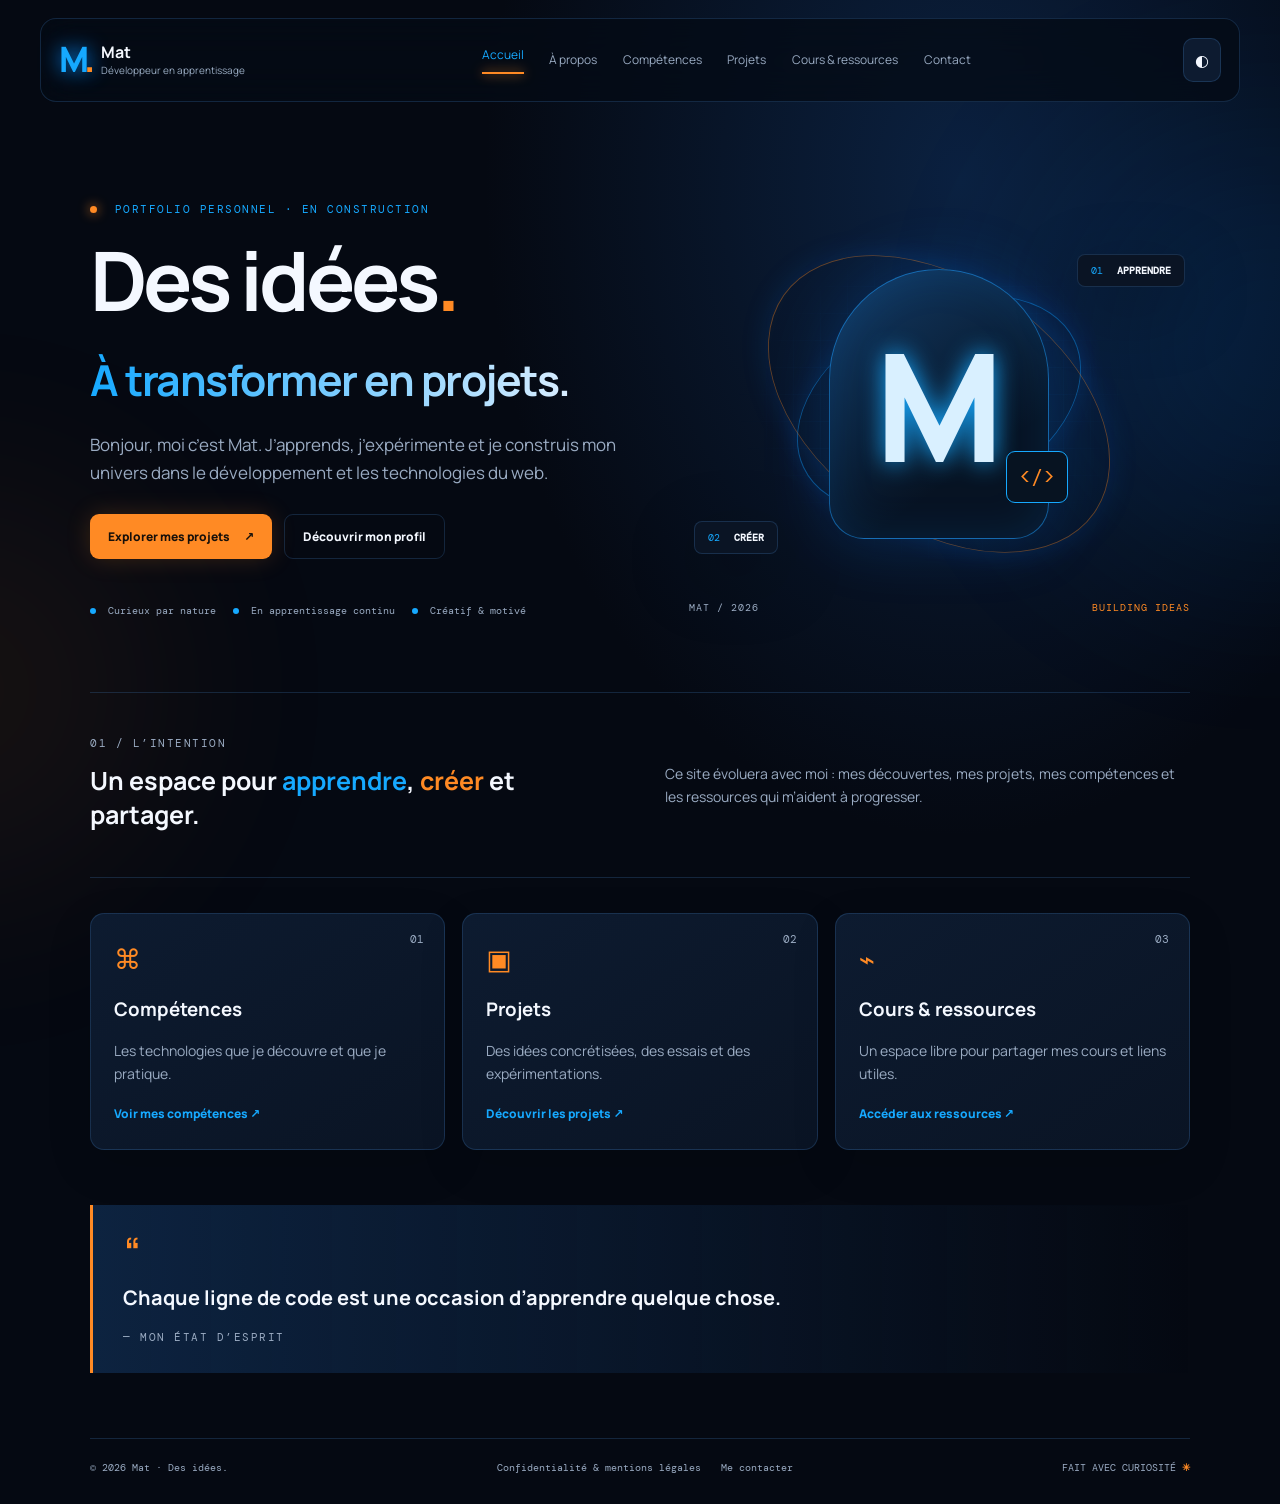
==== index.html @ d64bf922 "Add files via upload" ====
<!doctype html>
<html lang="fr"><head><meta charset="utf-8"><meta name="viewport" content="width=device-width, initial-scale=1"><meta name="description" content="Le portfolio de Mat : apprendre, créer et partager."><title>Mat — Des idées.</title><link rel="icon" href="favicon.svg"><link rel="stylesheet" href="style.css"><script defer src="script.js"></script></head>
<body><div class="ambient ambient-one"></div><div class="ambient ambient-two"></div>
<header class="site-header"><a class="brand" href="index.html"><span class="brand-mark">M<span>.</span></span><span><b>Mat</b><small>Développeur en apprentissage</small></span></a><button class="menu-toggle" aria-label="Ouvrir le menu" aria-expanded="false">☰</button><nav class="main-nav" aria-label="Navigation principale"><a class="active" href="index.html">Accueil</a><a href="apropos.html">À propos</a><a href="competences.html">Compétences</a><a href="projets.html">Projets</a><a href="ressources.html">Cours & ressources</a><a href="contact.html">Contact</a></nav><button class="theme-toggle" aria-label="Changer de thème" title="Changer de thème">◐</button></header>
<main><section class="hero container"><div class="hero-copy"><p class="eyebrow"><span class="pulse"></span> PORTFOLIO PERSONNEL · EN CONSTRUCTION</p><h1>Des idées<span class="orange">.</span><br><span class="gradient-text">À transformer en projets.</span></h1><p class="lead">Bonjour, moi c’est Mat. J’apprends, j’expérimente et je construis mon univers dans le développement et les technologies du web.</p><div class="actions"><a class="btn btn-primary" href="projets.html">Explorer mes projets <span>↗</span></a><a class="btn btn-ghost" href="apropos.html">Découvrir mon profil</a></div><div class="hero-meta"><span><i></i> Curieux par nature</span><span><i></i> En apprentissage continu</span><span><i></i> Créatif & motivé</span></div></div><div class="hero-visual"><div class="orbit orbit-a"></div><div class="orbit orbit-b"></div><div class="visual-grid"></div><div class="avatar-placeholder"><span class="avatar-initial">M</span><span class="avatar-code">&lt;/&gt;</span></div><div class="floating-chip chip-top">01 <b>APPRENDRE</b></div><div class="floating-chip chip-bottom">02 <b>CRÉER</b></div><div class="visual-caption">MAT / 2026 <span>BUILDING IDEAS</span></div></div></section>
<section class="container intro-strip"><div><span class="section-kicker">01 / L’INTENTION</span><h2>Un espace pour <span class="blue">apprendre</span>, <span class="orange">créer</span> et partager.</h2></div><p>Ce site évoluera avec moi : mes découvertes, mes projets, mes compétences et les ressources qui m’aident à progresser.</p></section>
<section class="container feature-grid"><a class="feature-card" href="competences.html"><span class="card-number">01</span><span class="feature-icon">⌘</span><h3>Compétences</h3><p>Les technologies que je découvre et que je pratique.</p><span class="text-link">Voir mes compétences ↗</span></a><a class="feature-card" href="projets.html"><span class="card-number">02</span><span class="feature-icon">▣</span><h3>Projets</h3><p>Des idées concrétisées, des essais et des expérimentations.</p><span class="text-link">Découvrir les projets ↗</span></a><a class="feature-card" href="ressources.html"><span class="card-number">03</span><span class="feature-icon">⌁</span><h3>Cours & ressources</h3><p>Un espace libre pour partager mes cours et liens utiles.</p><span class="text-link">Accéder aux ressources ↗</span></a></section>
<section class="container quote-panel"><span class="quote-mark">“</span><p>Chaque ligne de code est une occasion d’apprendre quelque chose.</p><span class="quote-by">— MON ÉTAT D’ESPRIT</span></section></main>
<footer class="site-footer"><span>© <span data-year></span> Mat · Des idées.</span><span><a href="legal.html">Confidentialité & mentions légales</a><a href="contact.html">Me contacter</a></span><span class="footer-tag">FAIT AVEC CURIOSITÉ <b>✳</b></span></footer></body></html>
---- style.css ----
@import url('https://fonts.googleapis.com/css2?family=DM+Mono:wght@400;500&family=Manrope:wght@400;500;600;700;800&display=swap');
:root{--bg:#050912;--surface:#0a1424;--surface2:#0d1b30;--text:#f4f8ff;--muted:#9aabc2;--blue:#16a9ff;--blue2:#0757b9;--orange:#ff8a24;--line:rgba(80,157,235,.2);--shadow:0 20px 70px rgba(0,0,0,.28)}*{box-sizing:border-box}html{scroll-behavior:smooth}body{margin:0;background:radial-gradient(ellipse at 75% 12%,#0b2140 0,transparent 35%),var(--bg);color:var(--text);font-family:Manrope,system-ui,sans-serif;line-height:1.65;min-height:100vh;overflow-x:hidden}body.light{--bg:#edf4fc;--surface:#fff;--surface2:#e5effb;--text:#101c2c;--muted:#53667d;--line:rgba(13,91,170,.2);background:radial-gradient(ellipse at 75% 12%,#d1e8ff 0,transparent 40%),var(--bg)}a{color:inherit;text-decoration:none}button{font:inherit}.ambient{position:fixed;width:420px;height:420px;border-radius:50%;filter:blur(110px);opacity:.12;pointer-events:none;z-index:-1}.ambient-one{background:#087fff;top:15%;right:-200px}.ambient-two{background:#ff851e;bottom:0;left:-250px;opacity:.07}.site-header{width:min(1200px,calc(100% - 48px));margin:18px auto 0;min-height:76px;padding:12px 18px;display:flex;align-items:center;gap:24px;border:1px solid var(--line);border-radius:16px;background:rgba(5,11,21,.78);backdrop-filter:blur(18px);position:relative;z-index:5}.light .site-header{background:rgba(255,255,255,.82)}.brand{display:flex;align-items:center;gap:11px;min-width:210px}.brand-mark{font-size:35px;font-weight:800;letter-spacing:-5px;color:var(--blue);text-shadow:0 0 20px #078dff}.brand-mark span{color:var(--orange)}.brand b,.brand small{display:block;line-height:1.35}.brand small{font-size:10px;color:var(--muted)}.main-nav{display:flex;align-items:center;justify-content:center;gap:clamp(10px,2vw,27px);flex:1}.main-nav a{font-size:12px;color:var(--muted);transition:.2s;white-space:nowrap}.main-nav a:hover,.main-nav a.active{color:var(--blue)}.main-nav a.active:after{content:"";display:block;height:2px;background:var(--orange);box-shadow:0 0 12px var(--orange);margin-top:7px}.theme-toggle,.menu-toggle{background:var(--surface2);color:var(--text);border:1px solid var(--line);border-radius:10px;padding:8px 11px;cursor:pointer}.menu-toggle{display:none}.container{width:min(1100px,calc(100% - 48px));margin-inline:auto}.hero{min-height:590px;display:grid;grid-template-columns:1.05fr .95fr;align-items:center;gap:45px;padding-block:70px 55px}.eyebrow,.section-kicker,.muted,.level,.status,.quote-by{font:11px 'DM Mono',monospace;letter-spacing:1.5px;color:var(--muted)}.eyebrow{color:var(--blue)}.pulse{display:inline-block;width:7px;height:7px;border-radius:50%;background:var(--orange);box-shadow:0 0 12px var(--orange);margin-right:9px}.hero h1,.page-heading h1{font-size:clamp(48px,7vw,82px);line-height:1.04;letter-spacing:-4px;margin:22px 0}.orange{color:var(--orange)}.blue{color:var(--blue)}.gradient-text{font-size:.52em;letter-spacing:-1.5px;background:linear-gradient(90deg,var(--blue),#d8edff);background-clip:text;color:transparent}.lead{font-size:17px;color:var(--muted);max-width:570px}.actions{display:flex;gap:12px;flex-wrap:wrap;margin-top:27px}.btn{display:inline-flex;align-items:center;gap:14px;padding:12px 18px;border-radius:9px;font-size:12px;font-weight:800;transition:.2s}.btn:hover{transform:translateY(-3px)}.btn-primary{background:var(--orange);color:#17100a;box-shadow:0 0 24px #ff8a2430}.btn-ghost{border:1px solid var(--line);color:var(--text)}.hero-meta{display:flex;gap:17px;flex-wrap:wrap;margin-top:45px;color:var(--muted);font:10px 'DM Mono',monospace}.hero-meta i{display:inline-block;width:6px;height:6px;border-radius:50%;background:var(--blue);margin-right:6px}.hero-visual{height:430px;position:relative;display:grid;place-items:center;isolation:isolate}.visual-grid{position:absolute;inset:10%;background-image:linear-gradient(#147dca18 1px,transparent 1px),linear-gradient(90deg,#147dca18 1px,transparent 1px);background-size:27px 27px;mask-image:radial-gradient(ellipse,black,transparent 72%)}.orbit{position:absolute;border:1px solid #159dff70;border-radius:50%;box-shadow:0 0 35px #087fff25}.orbit-a{width:300px;height:300px;transform:rotate(-25deg) scaleY(.65)}.orbit-b{width:380px;height:380px;transform:rotate(35deg) scaleY(.65);border-color:#ff8a2460}.avatar-placeholder{width:220px;height:270px;border:1px solid #1c9cff8a;border-radius:110px 110px 35px 35px;background:linear-gradient(145deg,#123b66,#071323 70%);display:grid;place-items:center;position:relative;box-shadow:0 0 65px #087fff35,inset 0 0 45px #138fff20}.avatar-initial{font-size:150px;font-weight:800;color:#d9f0ff;text-shadow:0 0 25px var(--blue)}.avatar-code{position:absolute;right:-20px;bottom:35px;background:#071321;border:1px solid var(--blue);border-radius:9px;padding:12px;color:var(--orange);font:20px 'DM Mono'}.floating-chip{position:absolute;background:var(--surface);border:1px solid var(--line);padding:9px 13px;border-radius:8px;font:10px 'DM Mono';color:var(--blue);box-shadow:var(--shadow)}.floating-chip b{color:var(--text);margin-left:8px}.chip-top{top:65px;right:5px}.chip-bottom{bottom:65px;left:5px}.visual-caption{position:absolute;bottom:5px;width:100%;display:flex;justify-content:space-between;color:var(--muted);font:10px 'DM Mono';letter-spacing:1px}.visual-caption span{color:var(--orange)}.intro-strip{border-block:1px solid var(--line);padding:35px 0;display:grid;grid-template-columns:1fr 1fr;gap:50px;align-items:center}.intro-strip h2{font-size:25px;line-height:1.35;margin:10px 0}.intro-strip p,.feature-card p,.panel p{color:var(--muted);font-size:14px}.feature-grid{display:grid;grid-template-columns:repeat(3,1fr);gap:17px;padding-block:35px}.feature-card,.panel{background:linear-gradient(145deg,var(--surface2),var(--surface));border:1px solid var(--line);border-radius:14px}.feature-card{padding:23px;position:relative;transition:.25s}.feature-card:hover,.panel:hover{border-color:#168de9a0;transform:translateY(-3px)}.card-number{position:absolute;right:20px;top:18px;color:var(--muted);font:11px 'DM Mono'}.feature-icon{font-size:27px;color:var(--orange)}.feature-card h3{margin:13px 0 4px}.text-link{color:var(--blue);font-size:12px;font-weight:800}.quote-panel{padding:25px 30px;margin:20px auto 65px;border-left:3px solid var(--orange);background:linear-gradient(90deg,#0d2340,transparent);position:relative}.quote-mark{font-size:50px;color:var(--orange);line-height:1}.quote-panel p{font-size:20px;font-weight:700;margin:0 0 8px}.page-main{padding-block:75px 90px;min-height:70vh}.page-heading{margin-bottom:40px}.page-heading h1{font-size:clamp(43px,6vw,65px);margin:13px 0}.page-heading .lead{max-width:700px}.about-layout,.contact-layout{display:grid;grid-template-columns:1.3fr .7fr;gap:20px}.panel{padding:27px}.about-story h2,.contact-card h2{margin-top:0}.about-story p{line-height:1.9}.check-list{padding-left:20px;color:var(--muted);font-size:14px}.check-list li{padding:5px 0}.profile-panel{display:flex;flex-direction:column;align-items:flex-start;justify-content:center}.profile-orb{width:110px;height:110px;border-radius:50%;display:grid;place-items:center;background:radial-gradient(circle,#145b98,#071323);border:1px solid var(--blue);box-shadow:0 0 35px #0b8dff45;margin-bottom:25px}.profile-orb span{font-size:55px;font-weight:800}.timeline{margin-top:55px}.timeline-item{display:flex;gap:20px;padding:20px 0;border-bottom:1px solid var(--line)}.timeline-dot{width:10px;height:10px;background:var(--orange);border-radius:50%;margin-top:8px;box-shadow:0 0 14px var(--orange)}.timeline-item h3{margin:5px 0}.skill-grid,.project-grid,.legal-grid{display:grid;grid-template-columns:repeat(2,1fr);gap:17px}.skill-card h2,.legal-card h2{margin:12px 0 5px;font-size:19px}.skill-symbol{font-size:27px;color:var(--blue)}.tag-list{display:flex;gap:7px;flex-wrap:wrap;margin:17px 0}.tag-list span{font:10px 'DM Mono';padding:6px 9px;border-radius:5px;background:#0a3153;color:#8ed2ff;border:1px solid #1766a0}.level,.status{display:inline-block;color:var(--orange);font-size:9px}.notice{margin-top:25px;padding:16px 19px;border:1px solid #ff8a2445;border-left:3px solid var(--orange);border-radius:8px;color:var(--muted);font-size:13px;background:#ff8a2408}.project-grid{grid-template-columns:repeat(3,1fr)}.project-card{padding:0;overflow:hidden}.project-art{height:150px;display:grid;place-items:center;font:60px 'DM Mono';text-shadow:0 0 30px currentColor;border-bottom:1px solid var(--line)}.art-blue{color:#23aaff;background:radial-gradient(circle,#124a78,#081323 65%)}.art-orange{color:var(--orange);background:radial-gradient(circle,#65320e,#081323 65%)}.art-mix{color:#7acbff;background:radial-gradient(circle,#174a69,#111827 65%)}.project-body{padding:20px}.project-body h2{font-size:18px;margin:7px 0}.project-body p{font-size:13px}.section-actions{margin-top:30px}.resource-layout{display:grid;grid-template-columns:1fr 1fr;gap:30px}.section-title-row{display:flex;align-items:center;justify-content:space-between;gap:10px;margin-bottom:15px}.section-title-row h2{font-size:20px}.resource-list,.resource-links{display:grid;gap:10px}.resource-item{display:flex;align-items:center;gap:14px;padding:16px}.resource-item h3{margin:0;font-size:14px}.resource-item p{margin:4px 0 0;font-size:12px}.resource-item .status{margin-left:auto;white-space:nowrap}.resource-icon{padding:10px;border:1px solid var(--line);border-radius:8px;color:var(--orange);font:11px 'DM Mono'}.resource-link{display:flex;align-items:center;gap:13px;padding:14px}.resource-link>span:first-child{width:37px;height:37px;display:grid;place-items:center;border-radius:8px;background:#0b3153;color:var(--blue);font:11px 'DM Mono'}.resource-link div{flex:1}.resource-link b,.resource-link small{display:block}.resource-link b{font-size:13px}.resource-link small{font-size:11px;color:var(--muted)}.resource-link>span:last-child{color:var(--orange)}.contact-layout{grid-template-columns:1fr 1fr}.contact-card .btn{margin:15px 0 22px}.contact-detail{display:flex;gap:14px;align-items:center;padding:15px 0;border-top:1px solid var(--line)}.contact-detail>span{font-size:22px;color:var(--orange)}.contact-detail small,.contact-detail a{display:block}.contact-detail small{font:9px 'DM Mono';color:var(--muted)}.contact-detail a{font-size:12px;overflow-wrap:anywhere}.contact-aside{padding:35px;display:flex;flex-direction:column;justify-content:center;background:radial-gradient(circle at 75% 35%,#0e4b7c,#0a1424 65%);border:1px solid var(--line);border-radius:14px}.contact-orbit{width:95px;height:95px;border:1px solid var(--orange);border-radius:50%;display:grid;place-items:center;font-size:45px;color:var(--orange);box-shadow:0 0 35px #ff8a2430}.contact-aside h2{font-size:28px}.contact-aside p{color:var(--muted)}.small-note{font-size:11px;margin-top:20px}.legal-grid{grid-template-columns:repeat(2,1fr)}.legal-card p{font-size:13px;line-height:1.8}.legal-card a{color:var(--blue);overflow-wrap:anywhere}.site-footer{width:min(1100px,calc(100% - 48px));margin:0 auto;padding:22px 0 30px;border-top:1px solid var(--line);display:flex;justify-content:space-between;gap:18px;flex-wrap:wrap;color:var(--muted);font:10px 'DM Mono'}.site-footer>span:nth-child(2){display:flex;gap:20px}.site-footer a:hover{color:var(--blue)}.footer-tag b{color:var(--orange)}body:not(.light) .feature-card,body:not(.light) .panel{box-shadow:0 15px 45px #00000020}
@media(max-width:900px){.site-header{gap:12px}.brand{min-width:auto}.main-nav{gap:12px}.main-nav a{font-size:10px}.hero{gap:20px}.project-grid{grid-template-columns:repeat(2,1fr)}}@media(max-width:700px){.site-header{width:calc(100% - 28px);margin-top:10px;min-height:65px}.menu-toggle{display:block;margin-left:auto}.main-nav{display:none;position:absolute;top:72px;left:0;right:0;padding:17px;background:var(--surface);border:1px solid var(--line);border-radius:12px;flex-direction:column;align-items:stretch;gap:0}.main-nav.open{display:flex}.main-nav a{padding:10px;font-size:13px}.main-nav a.active:after{display:none}.theme-toggle{padding:7px}.container{width:calc(100% - 34px)}.hero{grid-template-columns:1fr;padding-block:55px 35px}.hero h1{font-size:58px}.hero-visual{height:330px}.avatar-placeholder{width:175px;height:220px}.avatar-initial{font-size:120px}.orbit-a{width:245px;height:245px}.orbit-b{width:310px;height:310px}.intro-strip,.about-layout,.contact-layout,.resource-layout{grid-template-columns:1fr;gap:18px}.feature-grid,.skill-grid,.legal-grid{grid-template-columns:1fr}.project-grid{grid-template-columns:1fr}.page-main{padding-top:50px}.page-heading h1{letter-spacing:-2px}.site-footer{width:calc(100% - 34px);flex-direction:column}.site-footer>span:nth-child(2){flex-wrap:wrap}.resource-item{align-items:flex-start}.resource-item .status{display:none}}
@media(prefers-reduced-motion:no-preference){.hero-copy,.hero-visual,.feature-card,.panel{animation:rise .65s both}.hero-visual{animation-delay:.12s}@keyframes rise{from{opacity:0;transform:translateY(14px)}to{opacity:1;transform:translateY(0)}}}
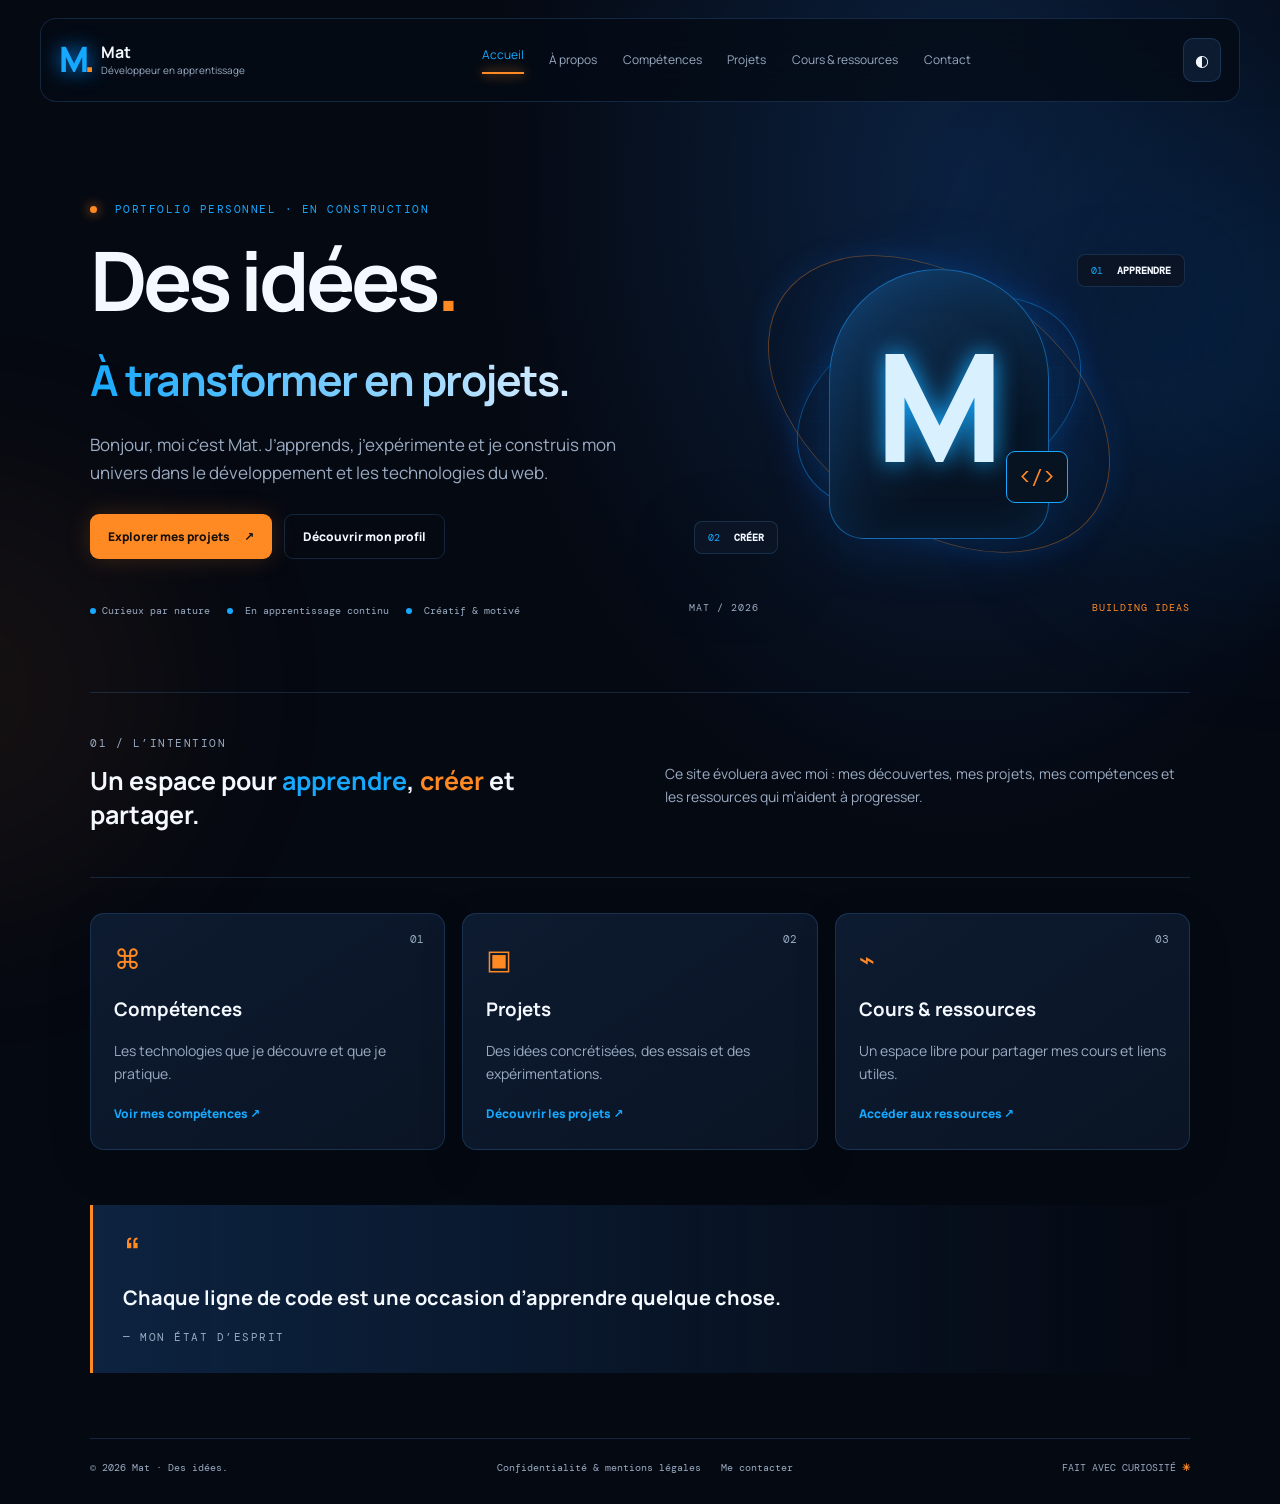
==== commit a4f91859: "Refactor index.html structure and content aeration" ====
--- a/index.html
+++ b/index.html
@@ -1,9 +1,146 @@
 <!doctype html>
-<html lang="fr"><head><meta charset="utf-8"><meta name="viewport" content="width=device-width, initial-scale=1"><meta name="description" content="Le portfolio de Mat : apprendre, créer et partager."><title>Mat — Des idées.</title><link rel="icon" href="favicon.svg"><link rel="stylesheet" href="style.css"><script defer src="script.js"></script></head>
-<body><div class="ambient ambient-one"></div><div class="ambient ambient-two"></div>
-<header class="site-header"><a class="brand" href="index.html"><span class="brand-mark">M<span>.</span></span><span><b>Mat</b><small>Développeur en apprentissage</small></span></a><button class="menu-toggle" aria-label="Ouvrir le menu" aria-expanded="false">☰</button><nav class="main-nav" aria-label="Navigation principale"><a class="active" href="index.html">Accueil</a><a href="apropos.html">À propos</a><a href="competences.html">Compétences</a><a href="projets.html">Projets</a><a href="ressources.html">Cours & ressources</a><a href="contact.html">Contact</a></nav><button class="theme-toggle" aria-label="Changer de thème" title="Changer de thème">◐</button></header>
-<main><section class="hero container"><div class="hero-copy"><p class="eyebrow"><span class="pulse"></span> PORTFOLIO PERSONNEL · EN CONSTRUCTION</p><h1>Des idées<span class="orange">.</span><br><span class="gradient-text">À transformer en projets.</span></h1><p class="lead">Bonjour, moi c’est Mat. J’apprends, j’expérimente et je construis mon univers dans le développement et les technologies du web.</p><div class="actions"><a class="btn btn-primary" href="projets.html">Explorer mes projets <span>↗</span></a><a class="btn btn-ghost" href="apropos.html">Découvrir mon profil</a></div><div class="hero-meta"><span><i></i> Curieux par nature</span><span><i></i> En apprentissage continu</span><span><i></i> Créatif & motivé</span></div></div><div class="hero-visual"><div class="orbit orbit-a"></div><div class="orbit orbit-b"></div><div class="visual-grid"></div><div class="avatar-placeholder"><span class="avatar-initial">M</span><span class="avatar-code">&lt;/&gt;</span></div><div class="floating-chip chip-top">01 <b>APPRENDRE</b></div><div class="floating-chip chip-bottom">02 <b>CRÉER</b></div><div class="visual-caption">MAT / 2026 <span>BUILDING IDEAS</span></div></div></section>
-<section class="container intro-strip"><div><span class="section-kicker">01 / L’INTENTION</span><h2>Un espace pour <span class="blue">apprendre</span>, <span class="orange">créer</span> et partager.</h2></div><p>Ce site évoluera avec moi : mes découvertes, mes projets, mes compétences et les ressources qui m’aident à progresser.</p></section>
-<section class="container feature-grid"><a class="feature-card" href="competences.html"><span class="card-number">01</span><span class="feature-icon">⌘</span><h3>Compétences</h3><p>Les technologies que je découvre et que je pratique.</p><span class="text-link">Voir mes compétences ↗</span></a><a class="feature-card" href="projets.html"><span class="card-number">02</span><span class="feature-icon">▣</span><h3>Projets</h3><p>Des idées concrétisées, des essais et des expérimentations.</p><span class="text-link">Découvrir les projets ↗</span></a><a class="feature-card" href="ressources.html"><span class="card-number">03</span><span class="feature-icon">⌁</span><h3>Cours & ressources</h3><p>Un espace libre pour partager mes cours et liens utiles.</p><span class="text-link">Accéder aux ressources ↗</span></a></section>
-<section class="container quote-panel"><span class="quote-mark">“</span><p>Chaque ligne de code est une occasion d’apprendre quelque chose.</p><span class="quote-by">— MON ÉTAT D’ESPRIT</span></section></main>
-<footer class="site-footer"><span>© <span data-year></span> Mat · Des idées.</span><span><a href="legal.html">Confidentialité & mentions légales</a><a href="contact.html">Me contacter</a></span><span class="footer-tag">FAIT AVEC CURIOSITÉ <b>✳</b></span></footer></body></html>+
+
+<html lang="fr">
+  
+  <head>
+    
+    <meta charset="utf-8">
+    <meta name="viewport" content="width=device-width, initial-scale=1">
+    <meta name="description" content="Le portfolio de Mat : apprendre, créer et partager.">
+    <title>Mat — Des idées.</title>
+    <link rel="icon" href="favicon.svg">
+    <link rel="stylesheet" href="style.css">
+    <script defer src="script.js">
+      
+    </script>
+  </head>
+
+  
+<body>
+  <div class="ambient ambient-one">
+  </div>
+  <div class="ambient ambient-two">
+    
+  </div>
+<header class="site-header">
+  <a class="brand" href="index.html">
+    <span class="brand-mark">M<span>.</span>
+    </span>
+    <span>
+      <b>Mat</b>
+      <small>Développeur en apprentissage</small>
+    </span>
+  </a>
+  
+  <button class="menu-toggle" aria-label="Ouvrir le menu" aria-expanded="false">☰</button>
+  <nav class="main-nav" aria-label="Navigation principale">
+    <a class="active" href="index.html">Accueil</a>
+    <a href="apropos.html">À propos</a>
+    <a href="competences.html">Compétences</a>
+    <a href="projets.html">Projets</a>
+    <a href="ressources.html">Cours & ressources</a>
+    <a href="contact.html">Contact</a>
+  </nav>
+  <button class="theme-toggle" aria-label="Changer de thème" title="Changer de thème">◐</button>
+</header>
+<main>
+  <section class="hero container">
+    <div class="hero-copy">
+      <p class="eyebrow">
+        <span class="pulse">
+          
+        </span> PORTFOLIO PERSONNEL · EN CONSTRUCTION</p>
+      <h1>Des idées<span class="orange">.</span>
+        <br>
+        <span class="gradient-text">À transformer en projets.</span>
+      </h1>
+      <p class="lead">Bonjour, moi c’est Mat. J’apprends, j’expérimente et je construis mon univers dans le développement et les technologies du web.</p>
+      <div class="actions">
+        <a class="btn btn-primary" href="projets.html">Explorer mes projets <span>↗</span>
+        </a>
+        <a class="btn btn-ghost" href="apropos.html">Découvrir mon profil</a>
+      </div>
+      
+      <div class="hero-meta">
+        <span>
+          <i></i>Curieux par nature</span>
+        <span>
+          <i></i> En apprentissage continu</span>
+        <span>
+          <i></i> Créatif & motivé</span>
+      </div>
+      
+    </div>
+    <div class="hero-visual">
+      <div class="orbit orbit-a">
+        
+      </div>
+      <div class="orbit orbit-b">
+        
+      </div>
+      
+      <div class="visual-grid">
+        
+      </div>
+      <div class="avatar-placeholder">
+        <span class="avatar-initial">M</span>
+        <span class="avatar-code">&lt;/&gt;</span>
+      </div>
+      <div class="floating-chip chip-top">01 <b>APPRENDRE</b>
+      </div>
+      <div class="floating-chip chip-bottom">02 <b>CRÉER</b>
+      </div>
+      <div class="visual-caption">MAT / 2026 <span>BUILDING IDEAS</span>
+      </div>
+    </div>
+  </section>
+<section class="container intro-strip">
+  <div>
+    <span class="section-kicker">01 / L’INTENTION</span>
+    <h2>Un espace pour <span class="blue">apprendre</span>, <span class="orange">créer</span> et partager.</h2>
+  </div>
+  <p>Ce site évoluera avec moi : mes découvertes, mes projets, mes compétences et les ressources qui m’aident à progresser.</p>
+</section>
+<section class="container feature-grid">
+  <a class="feature-card" href="competences.html">
+    <span class="card-number">01</span>
+    <span class="feature-icon">⌘</span>
+    <h3>Compétences</h3>
+    <p>Les technologies que je découvre et que je pratique.</p>
+    <span class="text-link">Voir mes compétences ↗</span>
+  </a>
+  <a class="feature-card" href="projets.html">
+    <span class="card-number">02</span>
+    <span class="feature-icon">▣</span>
+    <h3>Projets</h3>
+    <p>Des idées concrétisées, des essais et des expérimentations.</p>
+    <span class="text-link">Découvrir les projets ↗</span>
+  </a>
+  <a class="feature-card" href="ressources.html">
+    <span class="card-number">03</span>
+    <span class="feature-icon">⌁</span>
+    <h3>Cours & ressources</h3>
+    <p>Un espace libre pour partager mes cours et liens utiles.</p>
+    <span class="text-link">Accéder aux ressources ↗</span>
+  </a>
+</section>
+<section class="container quote-panel">
+  <span class="quote-mark">“</span>
+  <p>Chaque ligne de code est une occasion d’apprendre quelque chose.</p>
+  <span class="quote-by">— MON ÉTAT D’ESPRIT</span>
+</section>
+</main>
+<footer class="site-footer">
+  <span>© <span data-year>
+    
+  </span> Mat · Des idées.</span>
+  <span>
+    <a href="legal.html">Confidentialité & mentions légales</a>
+    <a href="contact.html">Me contacter</a>
+  </span>
+  <span class="footer-tag">FAIT AVEC CURIOSITÉ <b>✳</b>
+  </span>
+</footer>
+</body>
+</html>
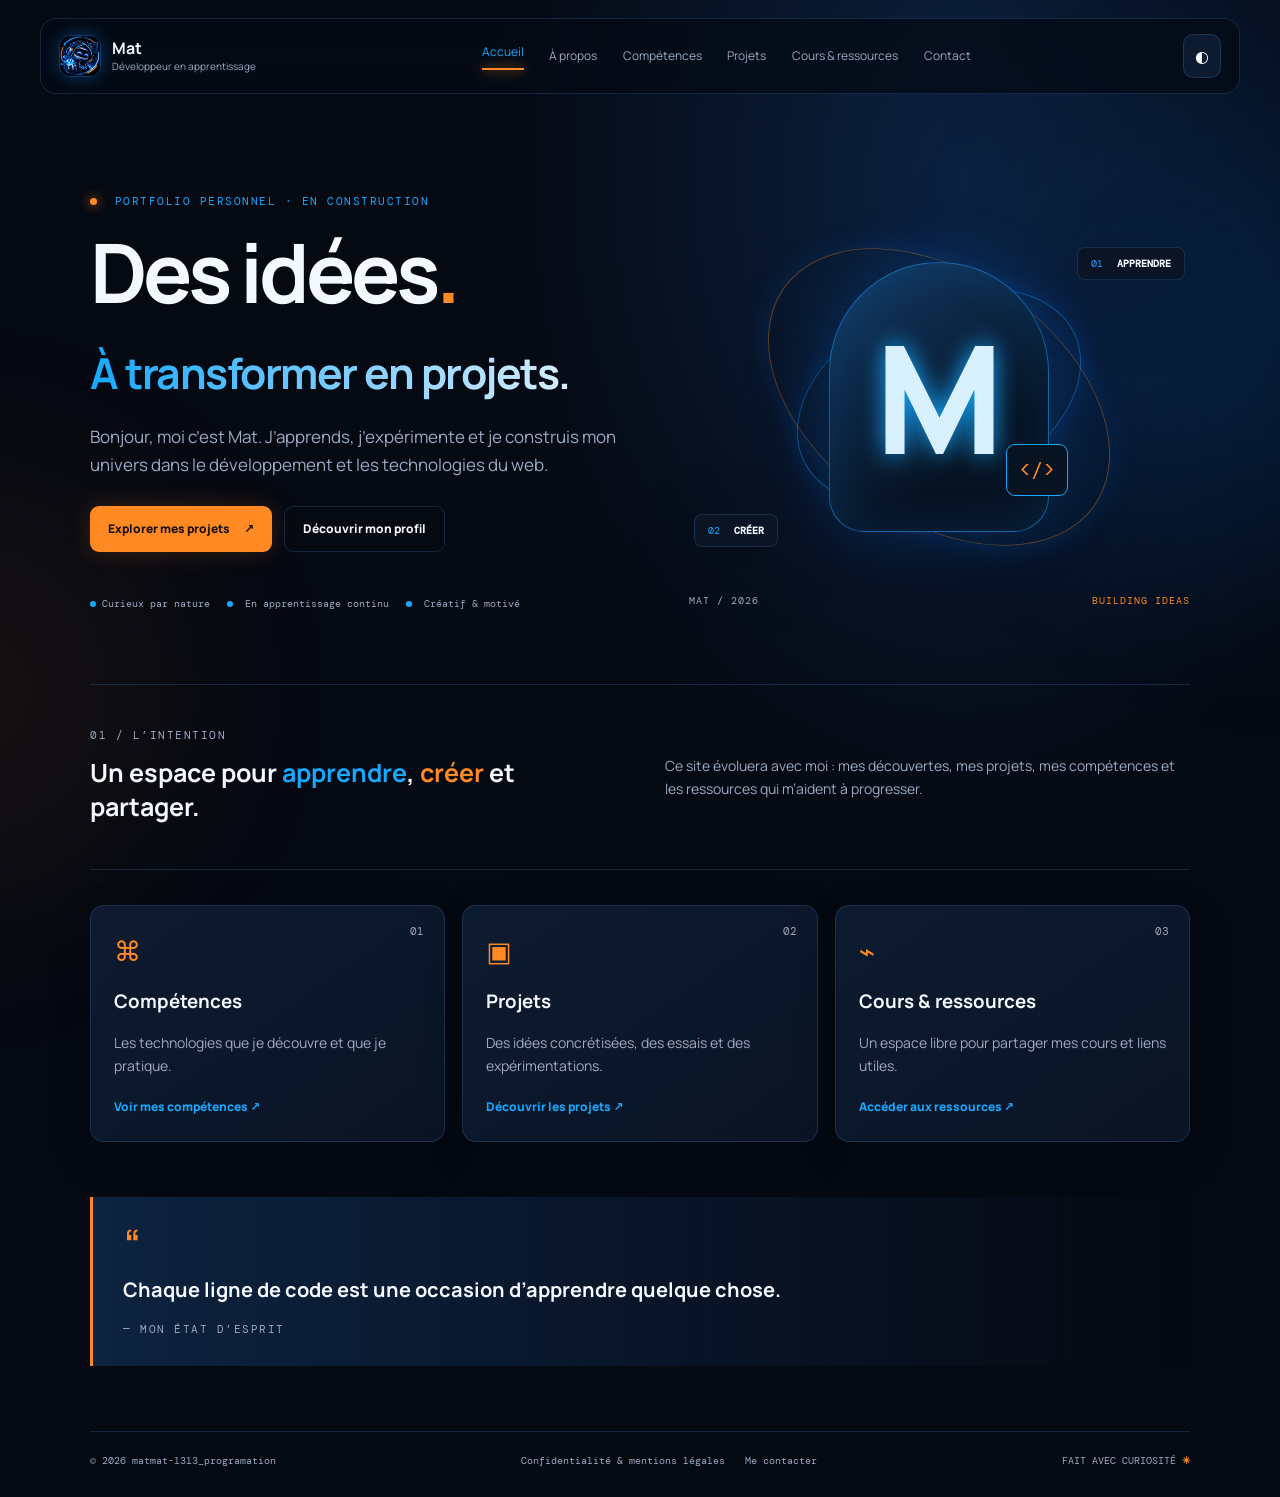
==== commit 319305c9: "Add files via upload modification des copiright et icone/logo" ====
--- a/index.html
+++ b/index.html
@@ -9,7 +9,7 @@
     <meta name="viewport" content="width=device-width, initial-scale=1">
     <meta name="description" content="Le portfolio de Mat : apprendre, créer et partager.">
     <title>Mat — Des idées.</title>
-    <link rel="icon" href="favicon.svg">
+    <link rel="icon" type="image/png" href="logo.png">
     <link rel="stylesheet" href="style.css">
     <script defer src="script.js">
       
@@ -25,7 +25,7 @@
   </div>
 <header class="site-header">
   <a class="brand" href="index.html">
-    <span class="brand-mark">M<span>.</span>
+    <img class="brand-logo" src="logo.png" alt="Logo matmat-1313_programation">
     </span>
     <span>
       <b>Mat</b>
@@ -132,9 +132,7 @@
 </section>
 </main>
 <footer class="site-footer">
-  <span>© <span data-year>
-    
-  </span> Mat · Des idées.</span>
+  <span>© 2026 matmat-1313_programation</span>
   <span>
     <a href="legal.html">Confidentialité & mentions légales</a>
     <a href="contact.html">Me contacter</a>
--- a/style.css
+++ b/style.css
@@ -1,4 +1,4 @@
 @import url('https://fonts.googleapis.com/css2?family=DM+Mono:wght@400;500&family=Manrope:wght@400;500;600;700;800&display=swap');
-:root{--bg:#050912;--surface:#0a1424;--surface2:#0d1b30;--text:#f4f8ff;--muted:#9aabc2;--blue:#16a9ff;--blue2:#0757b9;--orange:#ff8a24;--line:rgba(80,157,235,.2);--shadow:0 20px 70px rgba(0,0,0,.28)}*{box-sizing:border-box}html{scroll-behavior:smooth}body{margin:0;background:radial-gradient(ellipse at 75% 12%,#0b2140 0,transparent 35%),var(--bg);color:var(--text);font-family:Manrope,system-ui,sans-serif;line-height:1.65;min-height:100vh;overflow-x:hidden}body.light{--bg:#edf4fc;--surface:#fff;--surface2:#e5effb;--text:#101c2c;--muted:#53667d;--line:rgba(13,91,170,.2);background:radial-gradient(ellipse at 75% 12%,#d1e8ff 0,transparent 40%),var(--bg)}a{color:inherit;text-decoration:none}button{font:inherit}.ambient{position:fixed;width:420px;height:420px;border-radius:50%;filter:blur(110px);opacity:.12;pointer-events:none;z-index:-1}.ambient-one{background:#087fff;top:15%;right:-200px}.ambient-two{background:#ff851e;bottom:0;left:-250px;opacity:.07}.site-header{width:min(1200px,calc(100% - 48px));margin:18px auto 0;min-height:76px;padding:12px 18px;display:flex;align-items:center;gap:24px;border:1px solid var(--line);border-radius:16px;background:rgba(5,11,21,.78);backdrop-filter:blur(18px);position:relative;z-index:5}.light .site-header{background:rgba(255,255,255,.82)}.brand{display:flex;align-items:center;gap:11px;min-width:210px}.brand-mark{font-size:35px;font-weight:800;letter-spacing:-5px;color:var(--blue);text-shadow:0 0 20px #078dff}.brand-mark span{color:var(--orange)}.brand b,.brand small{display:block;line-height:1.35}.brand small{font-size:10px;color:var(--muted)}.main-nav{display:flex;align-items:center;justify-content:center;gap:clamp(10px,2vw,27px);flex:1}.main-nav a{font-size:12px;color:var(--muted);transition:.2s;white-space:nowrap}.main-nav a:hover,.main-nav a.active{color:var(--blue)}.main-nav a.active:after{content:"";display:block;height:2px;background:var(--orange);box-shadow:0 0 12px var(--orange);margin-top:7px}.theme-toggle,.menu-toggle{background:var(--surface2);color:var(--text);border:1px solid var(--line);border-radius:10px;padding:8px 11px;cursor:pointer}.menu-toggle{display:none}.container{width:min(1100px,calc(100% - 48px));margin-inline:auto}.hero{min-height:590px;display:grid;grid-template-columns:1.05fr .95fr;align-items:center;gap:45px;padding-block:70px 55px}.eyebrow,.section-kicker,.muted,.level,.status,.quote-by{font:11px 'DM Mono',monospace;letter-spacing:1.5px;color:var(--muted)}.eyebrow{color:var(--blue)}.pulse{display:inline-block;width:7px;height:7px;border-radius:50%;background:var(--orange);box-shadow:0 0 12px var(--orange);margin-right:9px}.hero h1,.page-heading h1{font-size:clamp(48px,7vw,82px);line-height:1.04;letter-spacing:-4px;margin:22px 0}.orange{color:var(--orange)}.blue{color:var(--blue)}.gradient-text{font-size:.52em;letter-spacing:-1.5px;background:linear-gradient(90deg,var(--blue),#d8edff);background-clip:text;color:transparent}.lead{font-size:17px;color:var(--muted);max-width:570px}.actions{display:flex;gap:12px;flex-wrap:wrap;margin-top:27px}.btn{display:inline-flex;align-items:center;gap:14px;padding:12px 18px;border-radius:9px;font-size:12px;font-weight:800;transition:.2s}.btn:hover{transform:translateY(-3px)}.btn-primary{background:var(--orange);color:#17100a;box-shadow:0 0 24px #ff8a2430}.btn-ghost{border:1px solid var(--line);color:var(--text)}.hero-meta{display:flex;gap:17px;flex-wrap:wrap;margin-top:45px;color:var(--muted);font:10px 'DM Mono',monospace}.hero-meta i{display:inline-block;width:6px;height:6px;border-radius:50%;background:var(--blue);margin-right:6px}.hero-visual{height:430px;position:relative;display:grid;place-items:center;isolation:isolate}.visual-grid{position:absolute;inset:10%;background-image:linear-gradient(#147dca18 1px,transparent 1px),linear-gradient(90deg,#147dca18 1px,transparent 1px);background-size:27px 27px;mask-image:radial-gradient(ellipse,black,transparent 72%)}.orbit{position:absolute;border:1px solid #159dff70;border-radius:50%;box-shadow:0 0 35px #087fff25}.orbit-a{width:300px;height:300px;transform:rotate(-25deg) scaleY(.65)}.orbit-b{width:380px;height:380px;transform:rotate(35deg) scaleY(.65);border-color:#ff8a2460}.avatar-placeholder{width:220px;height:270px;border:1px solid #1c9cff8a;border-radius:110px 110px 35px 35px;background:linear-gradient(145deg,#123b66,#071323 70%);display:grid;place-items:center;position:relative;box-shadow:0 0 65px #087fff35,inset 0 0 45px #138fff20}.avatar-initial{font-size:150px;font-weight:800;color:#d9f0ff;text-shadow:0 0 25px var(--blue)}.avatar-code{position:absolute;right:-20px;bottom:35px;background:#071321;border:1px solid var(--blue);border-radius:9px;padding:12px;color:var(--orange);font:20px 'DM Mono'}.floating-chip{position:absolute;background:var(--surface);border:1px solid var(--line);padding:9px 13px;border-radius:8px;font:10px 'DM Mono';color:var(--blue);box-shadow:var(--shadow)}.floating-chip b{color:var(--text);margin-left:8px}.chip-top{top:65px;right:5px}.chip-bottom{bottom:65px;left:5px}.visual-caption{position:absolute;bottom:5px;width:100%;display:flex;justify-content:space-between;color:var(--muted);font:10px 'DM Mono';letter-spacing:1px}.visual-caption span{color:var(--orange)}.intro-strip{border-block:1px solid var(--line);padding:35px 0;display:grid;grid-template-columns:1fr 1fr;gap:50px;align-items:center}.intro-strip h2{font-size:25px;line-height:1.35;margin:10px 0}.intro-strip p,.feature-card p,.panel p{color:var(--muted);font-size:14px}.feature-grid{display:grid;grid-template-columns:repeat(3,1fr);gap:17px;padding-block:35px}.feature-card,.panel{background:linear-gradient(145deg,var(--surface2),var(--surface));border:1px solid var(--line);border-radius:14px}.feature-card{padding:23px;position:relative;transition:.25s}.feature-card:hover,.panel:hover{border-color:#168de9a0;transform:translateY(-3px)}.card-number{position:absolute;right:20px;top:18px;color:var(--muted);font:11px 'DM Mono'}.feature-icon{font-size:27px;color:var(--orange)}.feature-card h3{margin:13px 0 4px}.text-link{color:var(--blue);font-size:12px;font-weight:800}.quote-panel{padding:25px 30px;margin:20px auto 65px;border-left:3px solid var(--orange);background:linear-gradient(90deg,#0d2340,transparent);position:relative}.quote-mark{font-size:50px;color:var(--orange);line-height:1}.quote-panel p{font-size:20px;font-weight:700;margin:0 0 8px}.page-main{padding-block:75px 90px;min-height:70vh}.page-heading{margin-bottom:40px}.page-heading h1{font-size:clamp(43px,6vw,65px);margin:13px 0}.page-heading .lead{max-width:700px}.about-layout,.contact-layout{display:grid;grid-template-columns:1.3fr .7fr;gap:20px}.panel{padding:27px}.about-story h2,.contact-card h2{margin-top:0}.about-story p{line-height:1.9}.check-list{padding-left:20px;color:var(--muted);font-size:14px}.check-list li{padding:5px 0}.profile-panel{display:flex;flex-direction:column;align-items:flex-start;justify-content:center}.profile-orb{width:110px;height:110px;border-radius:50%;display:grid;place-items:center;background:radial-gradient(circle,#145b98,#071323);border:1px solid var(--blue);box-shadow:0 0 35px #0b8dff45;margin-bottom:25px}.profile-orb span{font-size:55px;font-weight:800}.timeline{margin-top:55px}.timeline-item{display:flex;gap:20px;padding:20px 0;border-bottom:1px solid var(--line)}.timeline-dot{width:10px;height:10px;background:var(--orange);border-radius:50%;margin-top:8px;box-shadow:0 0 14px var(--orange)}.timeline-item h3{margin:5px 0}.skill-grid,.project-grid,.legal-grid{display:grid;grid-template-columns:repeat(2,1fr);gap:17px}.skill-card h2,.legal-card h2{margin:12px 0 5px;font-size:19px}.skill-symbol{font-size:27px;color:var(--blue)}.tag-list{display:flex;gap:7px;flex-wrap:wrap;margin:17px 0}.tag-list span{font:10px 'DM Mono';padding:6px 9px;border-radius:5px;background:#0a3153;color:#8ed2ff;border:1px solid #1766a0}.level,.status{display:inline-block;color:var(--orange);font-size:9px}.notice{margin-top:25px;padding:16px 19px;border:1px solid #ff8a2445;border-left:3px solid var(--orange);border-radius:8px;color:var(--muted);font-size:13px;background:#ff8a2408}.project-grid{grid-template-columns:repeat(3,1fr)}.project-card{padding:0;overflow:hidden}.project-art{height:150px;display:grid;place-items:center;font:60px 'DM Mono';text-shadow:0 0 30px currentColor;border-bottom:1px solid var(--line)}.art-blue{color:#23aaff;background:radial-gradient(circle,#124a78,#081323 65%)}.art-orange{color:var(--orange);background:radial-gradient(circle,#65320e,#081323 65%)}.art-mix{color:#7acbff;background:radial-gradient(circle,#174a69,#111827 65%)}.project-body{padding:20px}.project-body h2{font-size:18px;margin:7px 0}.project-body p{font-size:13px}.section-actions{margin-top:30px}.resource-layout{display:grid;grid-template-columns:1fr 1fr;gap:30px}.section-title-row{display:flex;align-items:center;justify-content:space-between;gap:10px;margin-bottom:15px}.section-title-row h2{font-size:20px}.resource-list,.resource-links{display:grid;gap:10px}.resource-item{display:flex;align-items:center;gap:14px;padding:16px}.resource-item h3{margin:0;font-size:14px}.resource-item p{margin:4px 0 0;font-size:12px}.resource-item .status{margin-left:auto;white-space:nowrap}.resource-icon{padding:10px;border:1px solid var(--line);border-radius:8px;color:var(--orange);font:11px 'DM Mono'}.resource-link{display:flex;align-items:center;gap:13px;padding:14px}.resource-link>span:first-child{width:37px;height:37px;display:grid;place-items:center;border-radius:8px;background:#0b3153;color:var(--blue);font:11px 'DM Mono'}.resource-link div{flex:1}.resource-link b,.resource-link small{display:block}.resource-link b{font-size:13px}.resource-link small{font-size:11px;color:var(--muted)}.resource-link>span:last-child{color:var(--orange)}.contact-layout{grid-template-columns:1fr 1fr}.contact-card .btn{margin:15px 0 22px}.contact-detail{display:flex;gap:14px;align-items:center;padding:15px 0;border-top:1px solid var(--line)}.contact-detail>span{font-size:22px;color:var(--orange)}.contact-detail small,.contact-detail a{display:block}.contact-detail small{font:9px 'DM Mono';color:var(--muted)}.contact-detail a{font-size:12px;overflow-wrap:anywhere}.contact-aside{padding:35px;display:flex;flex-direction:column;justify-content:center;background:radial-gradient(circle at 75% 35%,#0e4b7c,#0a1424 65%);border:1px solid var(--line);border-radius:14px}.contact-orbit{width:95px;height:95px;border:1px solid var(--orange);border-radius:50%;display:grid;place-items:center;font-size:45px;color:var(--orange);box-shadow:0 0 35px #ff8a2430}.contact-aside h2{font-size:28px}.contact-aside p{color:var(--muted)}.small-note{font-size:11px;margin-top:20px}.legal-grid{grid-template-columns:repeat(2,1fr)}.legal-card p{font-size:13px;line-height:1.8}.legal-card a{color:var(--blue);overflow-wrap:anywhere}.site-footer{width:min(1100px,calc(100% - 48px));margin:0 auto;padding:22px 0 30px;border-top:1px solid var(--line);display:flex;justify-content:space-between;gap:18px;flex-wrap:wrap;color:var(--muted);font:10px 'DM Mono'}.site-footer>span:nth-child(2){display:flex;gap:20px}.site-footer a:hover{color:var(--blue)}.footer-tag b{color:var(--orange)}body:not(.light) .feature-card,body:not(.light) .panel{box-shadow:0 15px 45px #00000020}
+:root{--bg:#050912;--surface:#0a1424;--surface2:#0d1b30;--text:#f4f8ff;--muted:#9aabc2;--blue:#16a9ff;--blue2:#0757b9;--orange:#ff8a24;--line:rgba(80,157,235,.2);--shadow:0 20px 70px rgba(0,0,0,.28)}*{box-sizing:border-box}html{scroll-behavior:smooth}body{margin:0;background:radial-gradient(ellipse at 75% 12%,#0b2140 0,transparent 35%),var(--bg);color:var(--text);font-family:Manrope,system-ui,sans-serif;line-height:1.65;min-height:100vh;overflow-x:hidden}body.light{--bg:#edf4fc;--surface:#fff;--surface2:#e5effb;--text:#101c2c;--muted:#53667d;--line:rgba(13,91,170,.2);background:radial-gradient(ellipse at 75% 12%,#d1e8ff 0,transparent 40%),var(--bg)}a{color:inherit;text-decoration:none}button{font:inherit}.ambient{position:fixed;width:420px;height:420px;border-radius:50%;filter:blur(110px);opacity:.12;pointer-events:none;z-index:-1}.ambient-one{background:#087fff;top:15%;right:-200px}.ambient-two{background:#ff851e;bottom:0;left:-250px;opacity:.07}.site-header{width:min(1200px,calc(100% - 48px));margin:18px auto 0;min-height:76px;padding:12px 18px;display:flex;align-items:center;gap:24px;border:1px solid var(--line);border-radius:16px;background:rgba(5,11,21,.78);backdrop-filter:blur(18px);position:relative;z-index:5}.light .site-header{background:rgba(255,255,255,.82)}.brand{display:flex;align-items:center;gap:11px;min-width:210px}.brand-logo{width:42px;height:42px;object-fit:cover;border-radius:11px;display:block;flex:0 0 42px;box-shadow:0 0 18px #078dff55;border:1px solid #168cff66}.brand b,.brand small{display:block;line-height:1.35}.brand small{font-size:10px;color:var(--muted)}.main-nav{display:flex;align-items:center;justify-content:center;gap:clamp(10px,2vw,27px);flex:1}.main-nav a{font-size:12px;color:var(--muted);transition:.2s;white-space:nowrap}.main-nav a:hover,.main-nav a.active{color:var(--blue)}.main-nav a.active:after{content:"";display:block;height:2px;background:var(--orange);box-shadow:0 0 12px var(--orange);margin-top:7px}.theme-toggle,.menu-toggle{background:var(--surface2);color:var(--text);border:1px solid var(--line);border-radius:10px;padding:8px 11px;cursor:pointer}.menu-toggle{display:none}.container{width:min(1100px,calc(100% - 48px));margin-inline:auto}.hero{min-height:590px;display:grid;grid-template-columns:1.05fr .95fr;align-items:center;gap:45px;padding-block:70px 55px}.eyebrow,.section-kicker,.muted,.level,.status,.quote-by{font:11px 'DM Mono',monospace;letter-spacing:1.5px;color:var(--muted)}.eyebrow{color:var(--blue)}.pulse{display:inline-block;width:7px;height:7px;border-radius:50%;background:var(--orange);box-shadow:0 0 12px var(--orange);margin-right:9px}.hero h1,.page-heading h1{font-size:clamp(48px,7vw,82px);line-height:1.04;letter-spacing:-4px;margin:22px 0}.orange{color:var(--orange)}.blue{color:var(--blue)}.gradient-text{font-size:.52em;letter-spacing:-1.5px;background:linear-gradient(90deg,var(--blue),#d8edff);background-clip:text;color:transparent}.lead{font-size:17px;color:var(--muted);max-width:570px}.actions{display:flex;gap:12px;flex-wrap:wrap;margin-top:27px}.btn{display:inline-flex;align-items:center;gap:14px;padding:12px 18px;border-radius:9px;font-size:12px;font-weight:800;transition:.2s}.btn:hover{transform:translateY(-3px)}.btn-primary{background:var(--orange);color:#17100a;box-shadow:0 0 24px #ff8a2430}.btn-ghost{border:1px solid var(--line);color:var(--text)}.hero-meta{display:flex;gap:17px;flex-wrap:wrap;margin-top:45px;color:var(--muted);font:10px 'DM Mono',monospace}.hero-meta i{display:inline-block;width:6px;height:6px;border-radius:50%;background:var(--blue);margin-right:6px}.hero-visual{height:430px;position:relative;display:grid;place-items:center;isolation:isolate}.visual-grid{position:absolute;inset:10%;background-image:linear-gradient(#147dca18 1px,transparent 1px),linear-gradient(90deg,#147dca18 1px,transparent 1px);background-size:27px 27px;mask-image:radial-gradient(ellipse,black,transparent 72%)}.orbit{position:absolute;border:1px solid #159dff70;border-radius:50%;box-shadow:0 0 35px #087fff25}.orbit-a{width:300px;height:300px;transform:rotate(-25deg) scaleY(.65)}.orbit-b{width:380px;height:380px;transform:rotate(35deg) scaleY(.65);border-color:#ff8a2460}.avatar-placeholder{width:220px;height:270px;border:1px solid #1c9cff8a;border-radius:110px 110px 35px 35px;background:linear-gradient(145deg,#123b66,#071323 70%);display:grid;place-items:center;position:relative;box-shadow:0 0 65px #087fff35,inset 0 0 45px #138fff20}.avatar-initial{font-size:150px;font-weight:800;color:#d9f0ff;text-shadow:0 0 25px var(--blue)}.avatar-code{position:absolute;right:-20px;bottom:35px;background:#071321;border:1px solid var(--blue);border-radius:9px;padding:12px;color:var(--orange);font:20px 'DM Mono'}.floating-chip{position:absolute;background:var(--surface);border:1px solid var(--line);padding:9px 13px;border-radius:8px;font:10px 'DM Mono';color:var(--blue);box-shadow:var(--shadow)}.floating-chip b{color:var(--text);margin-left:8px}.chip-top{top:65px;right:5px}.chip-bottom{bottom:65px;left:5px}.visual-caption{position:absolute;bottom:5px;width:100%;display:flex;justify-content:space-between;color:var(--muted);font:10px 'DM Mono';letter-spacing:1px}.visual-caption span{color:var(--orange)}.intro-strip{border-block:1px solid var(--line);padding:35px 0;display:grid;grid-template-columns:1fr 1fr;gap:50px;align-items:center}.intro-strip h2{font-size:25px;line-height:1.35;margin:10px 0}.intro-strip p,.feature-card p,.panel p{color:var(--muted);font-size:14px}.feature-grid{display:grid;grid-template-columns:repeat(3,1fr);gap:17px;padding-block:35px}.feature-card,.panel{background:linear-gradient(145deg,var(--surface2),var(--surface));border:1px solid var(--line);border-radius:14px}.feature-card{padding:23px;position:relative;transition:.25s}.feature-card:hover,.panel:hover{border-color:#168de9a0;transform:translateY(-3px)}.card-number{position:absolute;right:20px;top:18px;color:var(--muted);font:11px 'DM Mono'}.feature-icon{font-size:27px;color:var(--orange)}.feature-card h3{margin:13px 0 4px}.text-link{color:var(--blue);font-size:12px;font-weight:800}.quote-panel{padding:25px 30px;margin:20px auto 65px;border-left:3px solid var(--orange);background:linear-gradient(90deg,#0d2340,transparent);position:relative}.quote-mark{font-size:50px;color:var(--orange);line-height:1}.quote-panel p{font-size:20px;font-weight:700;margin:0 0 8px}.page-main{padding-block:75px 90px;min-height:70vh}.page-heading{margin-bottom:40px}.page-heading h1{font-size:clamp(43px,6vw,65px);margin:13px 0}.page-heading .lead{max-width:700px}.about-layout,.contact-layout{display:grid;grid-template-columns:1.3fr .7fr;gap:20px}.panel{padding:27px}.about-story h2,.contact-card h2{margin-top:0}.about-story p{line-height:1.9}.check-list{padding-left:20px;color:var(--muted);font-size:14px}.check-list li{padding:5px 0}.profile-panel{display:flex;flex-direction:column;align-items:flex-start;justify-content:center}.profile-orb{width:110px;height:110px;border-radius:50%;display:grid;place-items:center;background:radial-gradient(circle,#145b98,#071323);border:1px solid var(--blue);box-shadow:0 0 35px #0b8dff45;margin-bottom:25px}.profile-orb span{font-size:55px;font-weight:800}.timeline{margin-top:55px}.timeline-item{display:flex;gap:20px;padding:20px 0;border-bottom:1px solid var(--line)}.timeline-dot{width:10px;height:10px;background:var(--orange);border-radius:50%;margin-top:8px;box-shadow:0 0 14px var(--orange)}.timeline-item h3{margin:5px 0}.skill-grid,.project-grid,.legal-grid{display:grid;grid-template-columns:repeat(2,1fr);gap:17px}.skill-card h2,.legal-card h2{margin:12px 0 5px;font-size:19px}.skill-symbol{font-size:27px;color:var(--blue)}.tag-list{display:flex;gap:7px;flex-wrap:wrap;margin:17px 0}.tag-list span{font:10px 'DM Mono';padding:6px 9px;border-radius:5px;background:#0a3153;color:#8ed2ff;border:1px solid #1766a0}.level,.status{display:inline-block;color:var(--orange);font-size:9px}.notice{margin-top:25px;padding:16px 19px;border:1px solid #ff8a2445;border-left:3px solid var(--orange);border-radius:8px;color:var(--muted);font-size:13px;background:#ff8a2408}.project-grid{grid-template-columns:repeat(3,1fr)}.project-card{padding:0;overflow:hidden}.project-art{height:150px;display:grid;place-items:center;font:60px 'DM Mono';text-shadow:0 0 30px currentColor;border-bottom:1px solid var(--line)}.art-blue{color:#23aaff;background:radial-gradient(circle,#124a78,#081323 65%)}.art-orange{color:var(--orange);background:radial-gradient(circle,#65320e,#081323 65%)}.art-mix{color:#7acbff;background:radial-gradient(circle,#174a69,#111827 65%)}.project-body{padding:20px}.project-body h2{font-size:18px;margin:7px 0}.project-body p{font-size:13px}.section-actions{margin-top:30px}.resource-layout{display:grid;grid-template-columns:1fr 1fr;gap:30px}.section-title-row{display:flex;align-items:center;justify-content:space-between;gap:10px;margin-bottom:15px}.section-title-row h2{font-size:20px}.resource-list,.resource-links{display:grid;gap:10px}.resource-item{display:flex;align-items:center;gap:14px;padding:16px}.resource-item h3{margin:0;font-size:14px}.resource-item p{margin:4px 0 0;font-size:12px}.resource-item .status{margin-left:auto;white-space:nowrap}.resource-icon{padding:10px;border:1px solid var(--line);border-radius:8px;color:var(--orange);font:11px 'DM Mono'}.resource-link{display:flex;align-items:center;gap:13px;padding:14px}.resource-link>span:first-child{width:37px;height:37px;display:grid;place-items:center;border-radius:8px;background:#0b3153;color:var(--blue);font:11px 'DM Mono'}.resource-link div{flex:1}.resource-link b,.resource-link small{display:block}.resource-link b{font-size:13px}.resource-link small{font-size:11px;color:var(--muted)}.resource-link>span:last-child{color:var(--orange)}.contact-layout{grid-template-columns:1fr 1fr}.contact-card .btn{margin:15px 0 22px}.contact-detail{display:flex;gap:14px;align-items:center;padding:15px 0;border-top:1px solid var(--line)}.contact-detail>span{font-size:22px;color:var(--orange)}.contact-detail small,.contact-detail a{display:block}.contact-detail small{font:9px 'DM Mono';color:var(--muted)}.contact-detail a{font-size:12px;overflow-wrap:anywhere}.contact-aside{padding:35px;display:flex;flex-direction:column;justify-content:center;background:radial-gradient(circle at 75% 35%,#0e4b7c,#0a1424 65%);border:1px solid var(--line);border-radius:14px}.contact-orbit{width:95px;height:95px;border:1px solid var(--orange);border-radius:50%;display:grid;place-items:center;font-size:45px;color:var(--orange);box-shadow:0 0 35px #ff8a2430}.contact-aside h2{font-size:28px}.contact-aside p{color:var(--muted)}.small-note{font-size:11px;margin-top:20px}.legal-grid{grid-template-columns:repeat(2,1fr)}.legal-card p{font-size:13px;line-height:1.8}.legal-card a{color:var(--blue);overflow-wrap:anywhere}.site-footer{width:min(1100px,calc(100% - 48px));margin:0 auto;padding:22px 0 30px;border-top:1px solid var(--line);display:flex;justify-content:space-between;gap:18px;flex-wrap:wrap;color:var(--muted);font:10px 'DM Mono'}.site-footer>span:nth-child(2){display:flex;gap:20px}.site-footer a:hover{color:var(--blue)}.footer-tag b{color:var(--orange)}body:not(.light) .feature-card,body:not(.light) .panel{box-shadow:0 15px 45px #00000020}
 @media(max-width:900px){.site-header{gap:12px}.brand{min-width:auto}.main-nav{gap:12px}.main-nav a{font-size:10px}.hero{gap:20px}.project-grid{grid-template-columns:repeat(2,1fr)}}@media(max-width:700px){.site-header{width:calc(100% - 28px);margin-top:10px;min-height:65px}.menu-toggle{display:block;margin-left:auto}.main-nav{display:none;position:absolute;top:72px;left:0;right:0;padding:17px;background:var(--surface);border:1px solid var(--line);border-radius:12px;flex-direction:column;align-items:stretch;gap:0}.main-nav.open{display:flex}.main-nav a{padding:10px;font-size:13px}.main-nav a.active:after{display:none}.theme-toggle{padding:7px}.container{width:calc(100% - 34px)}.hero{grid-template-columns:1fr;padding-block:55px 35px}.hero h1{font-size:58px}.hero-visual{height:330px}.avatar-placeholder{width:175px;height:220px}.avatar-initial{font-size:120px}.orbit-a{width:245px;height:245px}.orbit-b{width:310px;height:310px}.intro-strip,.about-layout,.contact-layout,.resource-layout{grid-template-columns:1fr;gap:18px}.feature-grid,.skill-grid,.legal-grid{grid-template-columns:1fr}.project-grid{grid-template-columns:1fr}.page-main{padding-top:50px}.page-heading h1{letter-spacing:-2px}.site-footer{width:calc(100% - 34px);flex-direction:column}.site-footer>span:nth-child(2){flex-wrap:wrap}.resource-item{align-items:flex-start}.resource-item .status{display:none}}
 @media(prefers-reduced-motion:no-preference){.hero-copy,.hero-visual,.feature-card,.panel{animation:rise .65s both}.hero-visual{animation-delay:.12s}@keyframes rise{from{opacity:0;transform:translateY(14px)}to{opacity:1;transform:translateY(0)}}}
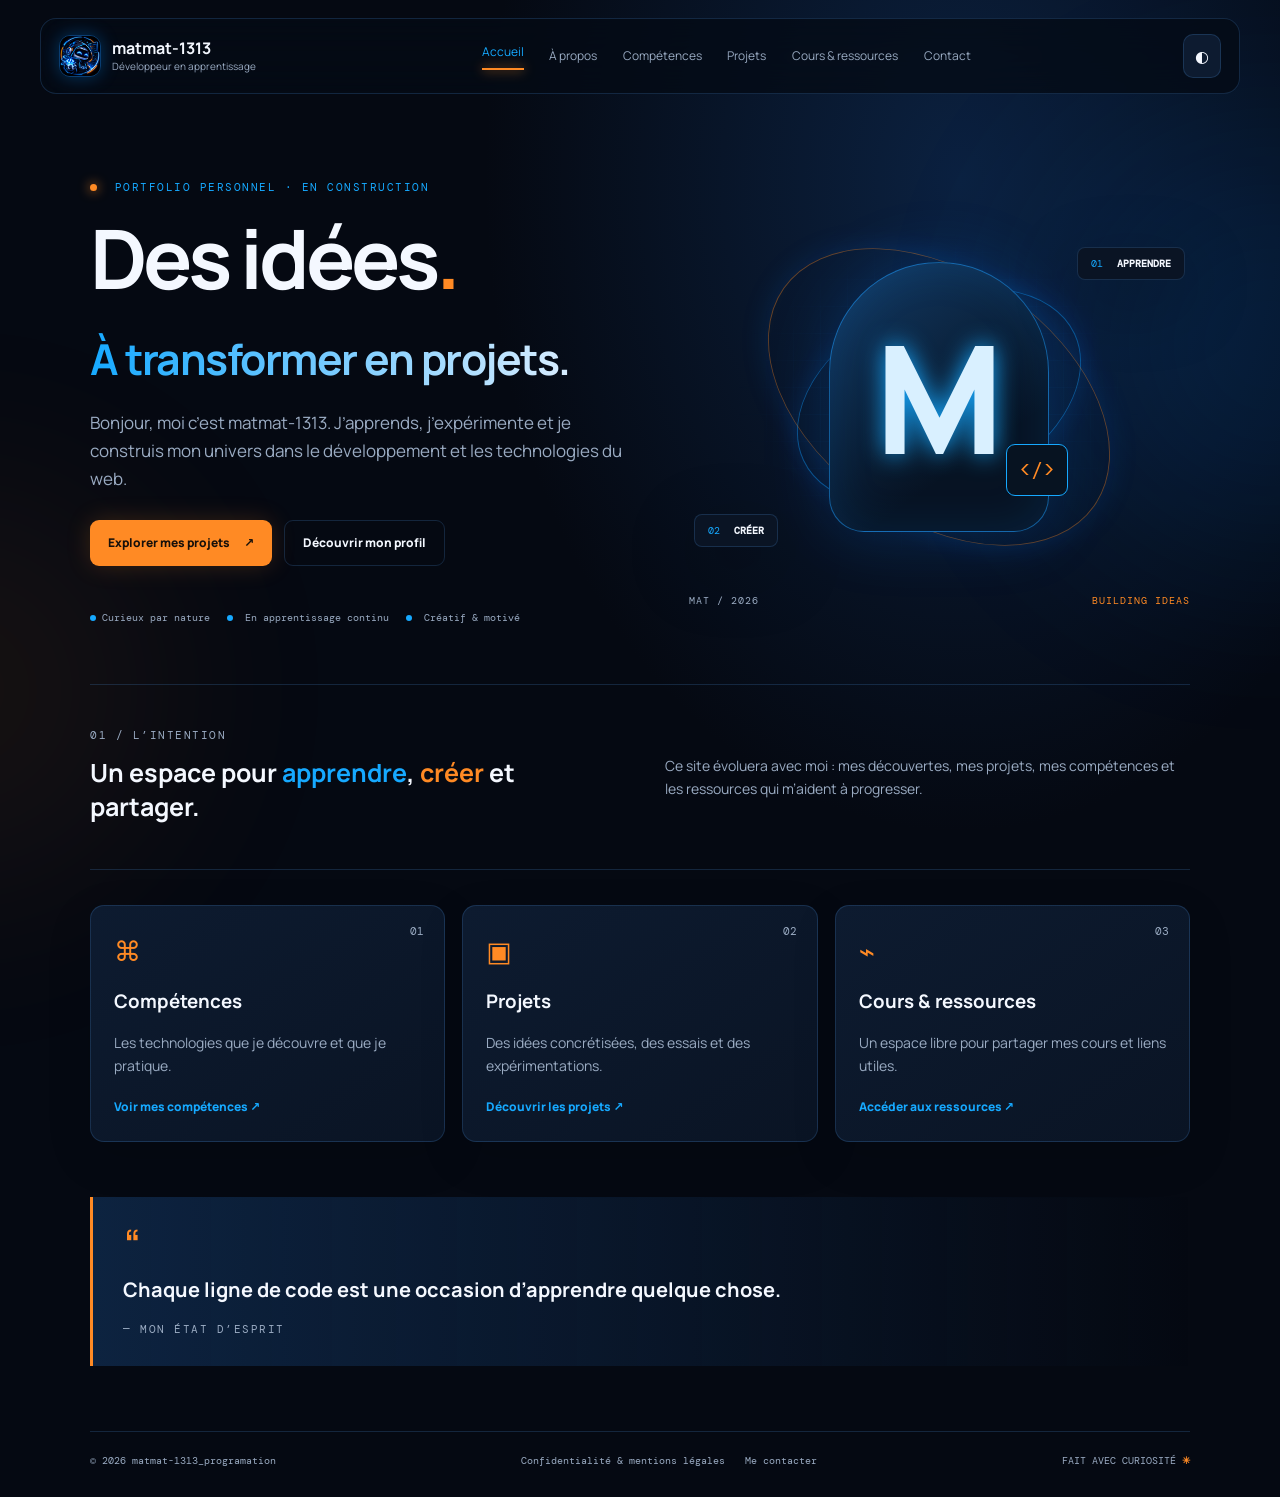
==== commit e854dd8b: "Update title and name references in index.html" ====
--- a/index.html
+++ b/index.html
@@ -8,7 +8,7 @@
     <meta charset="utf-8">
     <meta name="viewport" content="width=device-width, initial-scale=1">
     <meta name="description" content="Le portfolio de Mat : apprendre, créer et partager.">
-    <title>Mat — Des idées.</title>
+    <title>matmat-1313 — Des idées.</title>
     <link rel="icon" type="image/png" href="logo.png">
     <link rel="stylesheet" href="style.css">
     <script defer src="script.js">
@@ -28,11 +28,12 @@
     <img class="brand-logo" src="logo.png" alt="Logo matmat-1313_programation">
     </span>
     <span>
-      <b>Mat</b>
+      <b>matmat-1313</b>
       <small>Développeur en apprentissage</small>
     </span>
   </a>
-  
+
+  <!--menu de navigation-->
   <button class="menu-toggle" aria-label="Ouvrir le menu" aria-expanded="false">☰</button>
   <nav class="main-nav" aria-label="Navigation principale">
     <a class="active" href="index.html">Accueil</a>
@@ -55,7 +56,7 @@
         <br>
         <span class="gradient-text">À transformer en projets.</span>
       </h1>
-      <p class="lead">Bonjour, moi c’est Mat. J’apprends, j’expérimente et je construis mon univers dans le développement et les technologies du web.</p>
+      <p class="lead">Bonjour, moi c’est matmat-1313. J’apprends, j’expérimente et je construis mon univers dans le développement et les technologies du web.</p>
       <div class="actions">
         <a class="btn btn-primary" href="projets.html">Explorer mes projets <span>↗</span>
         </a>
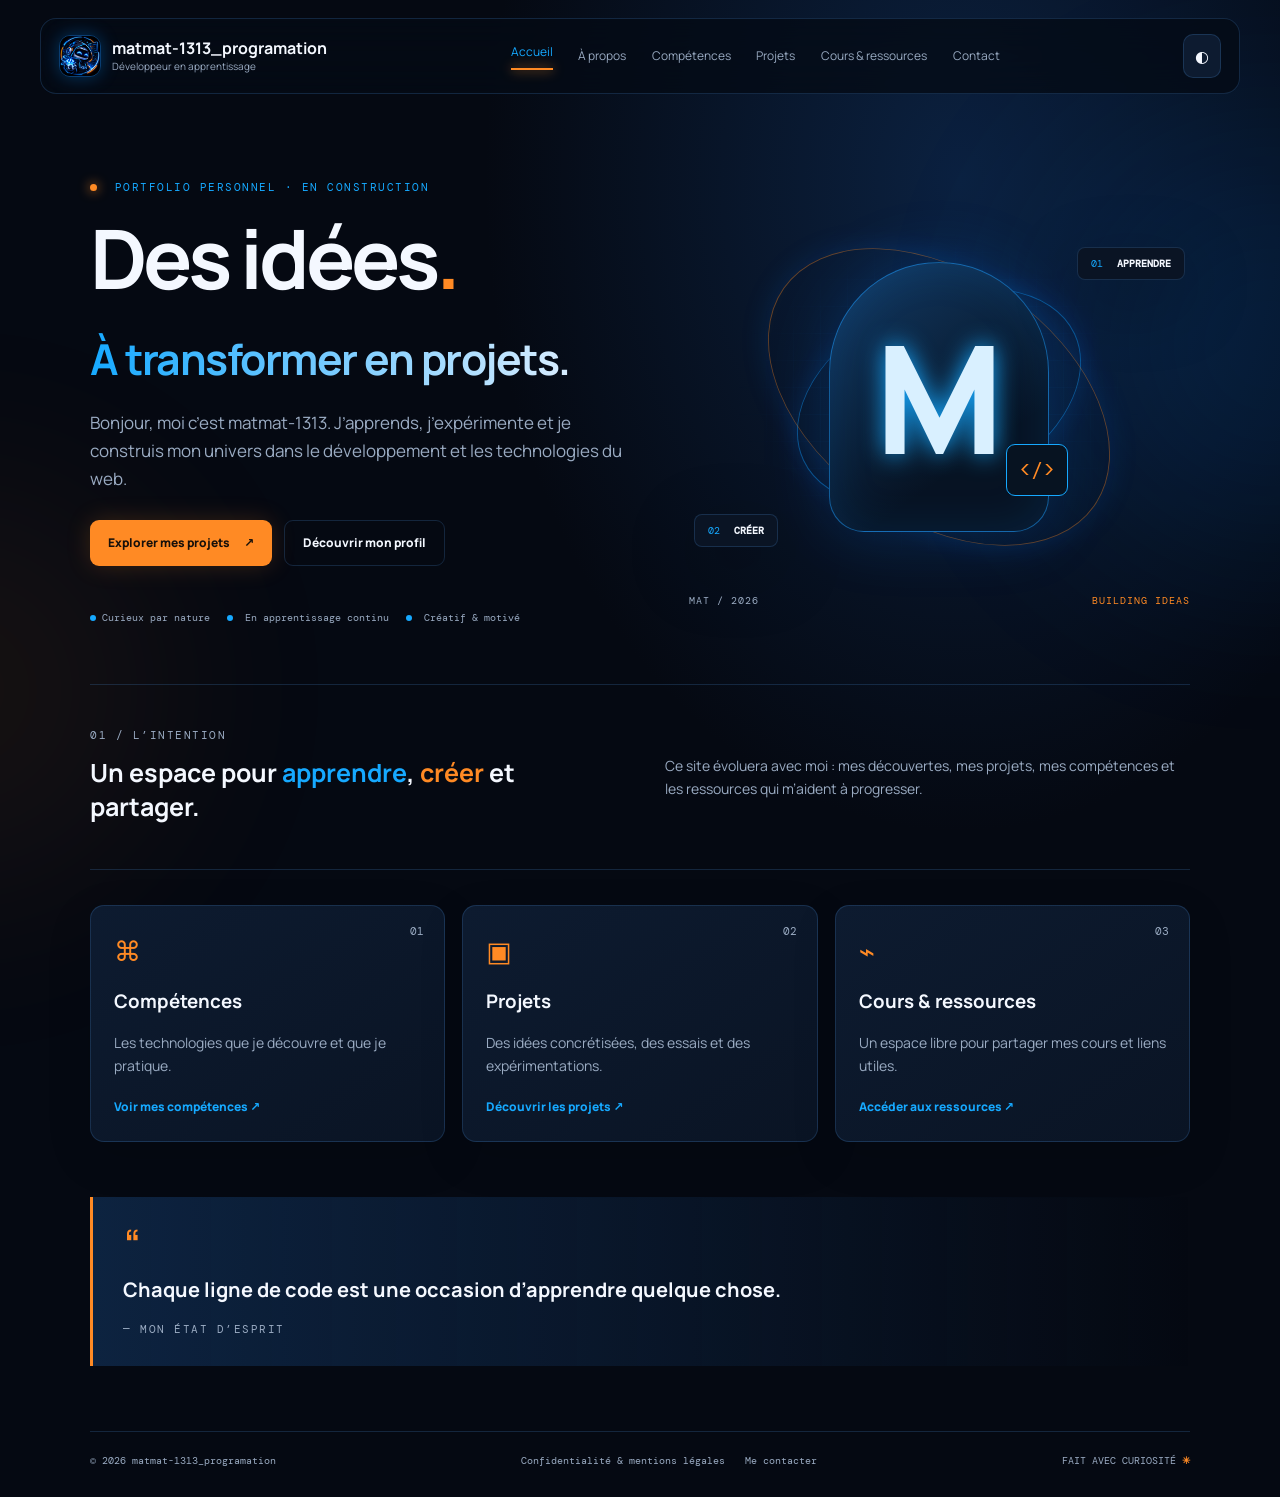
==== commit 33c379f9: "Update brand name in index.html" ====
--- a/index.html
+++ b/index.html
@@ -28,7 +28,7 @@
     <img class="brand-logo" src="logo.png" alt="Logo matmat-1313_programation">
     </span>
     <span>
-      <b>matmat-1313</b>
+      <b>matmat-1313_programation</b>
       <small>Développeur en apprentissage</small>
     </span>
   </a>
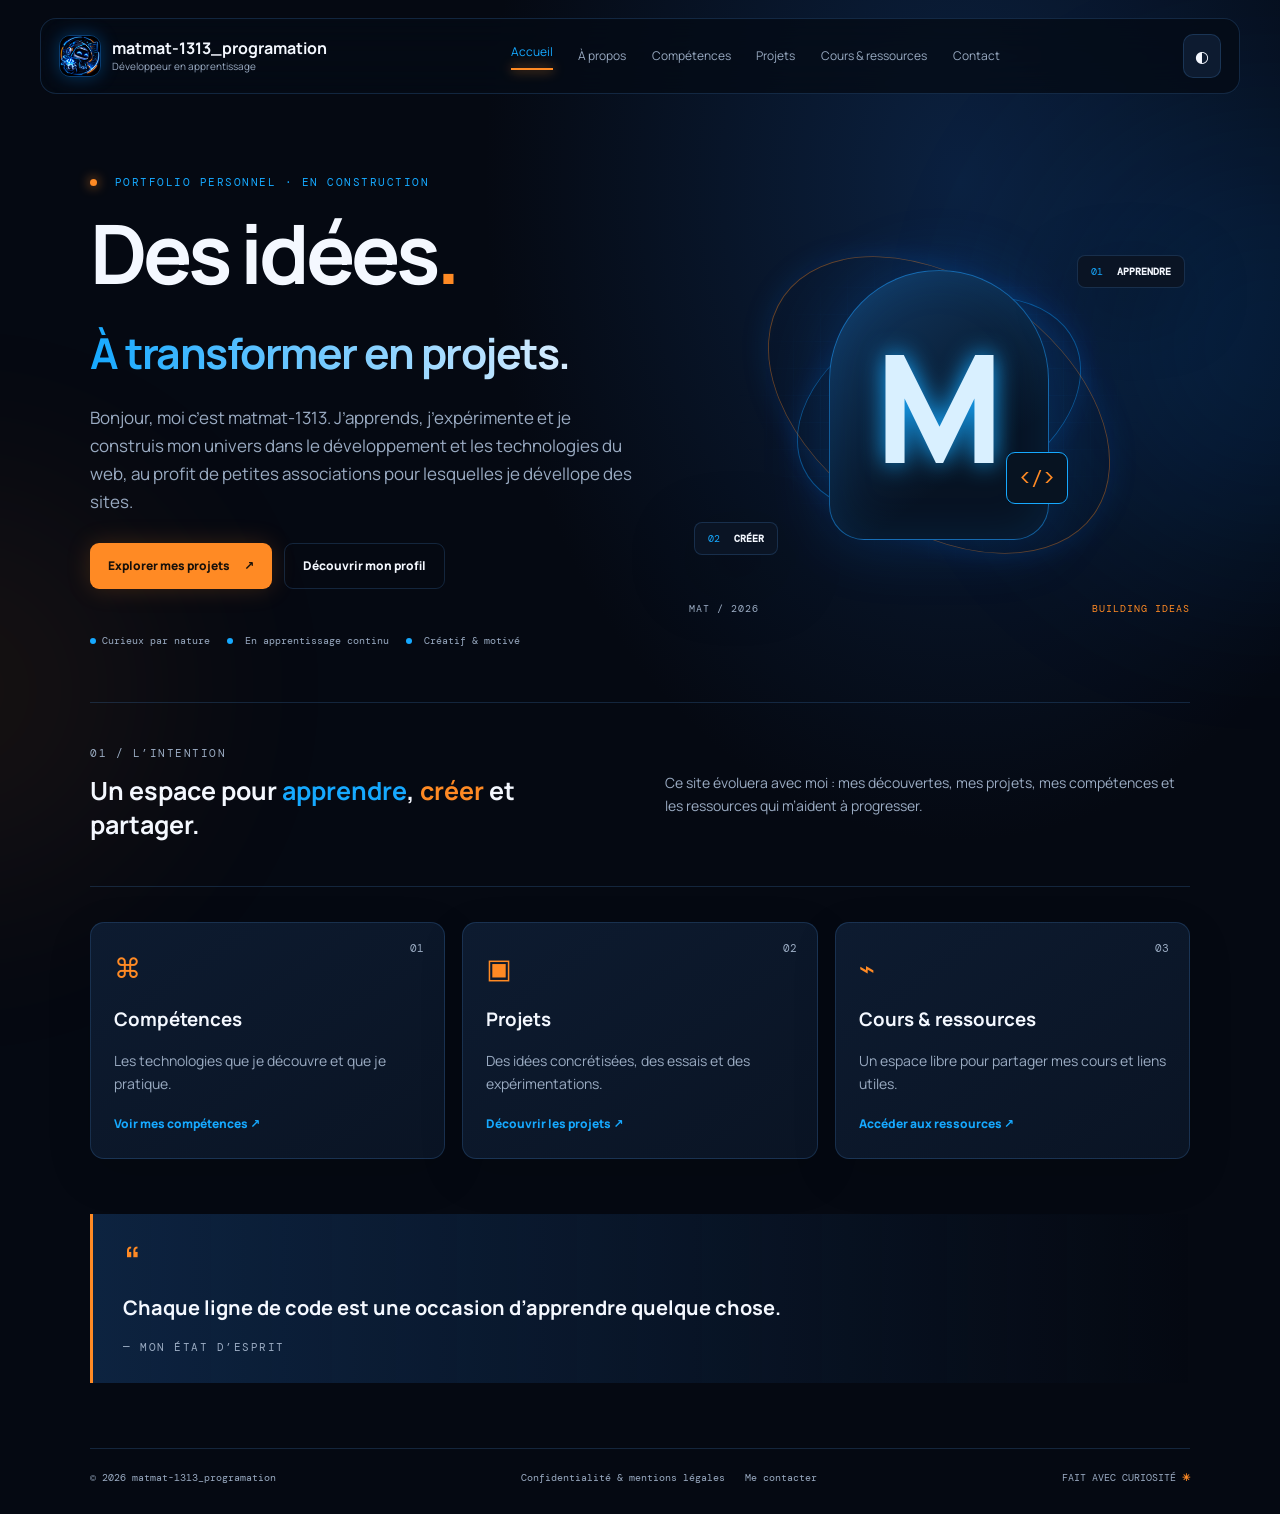
==== commit a8d9ff1d: "Update introduction paragraph in index.html" ====
--- a/index.html
+++ b/index.html
@@ -56,7 +56,7 @@
         <br>
         <span class="gradient-text">À transformer en projets.</span>
       </h1>
-      <p class="lead">Bonjour, moi c’est matmat-1313. J’apprends, j’expérimente et je construis mon univers dans le développement et les technologies du web.</p>
+      <p class="lead">Bonjour, moi c’est matmat-1313. J’apprends, j’expérimente et je construis mon univers dans le développement et les technologies du web, au profit de petites associations pour lesquelles je dévellope des sites.</p>
       <div class="actions">
         <a class="btn btn-primary" href="projets.html">Explorer mes projets <span>↗</span>
         </a>
--- a/style.css
+++ b/style.css
@@ -1,4 +1,1070 @@
 @import url('https://fonts.googleapis.com/css2?family=DM+Mono:wght@400;500&family=Manrope:wght@400;500;600;700;800&display=swap');
-:root{--bg:#050912;--surface:#0a1424;--surface2:#0d1b30;--text:#f4f8ff;--muted:#9aabc2;--blue:#16a9ff;--blue2:#0757b9;--orange:#ff8a24;--line:rgba(80,157,235,.2);--shadow:0 20px 70px rgba(0,0,0,.28)}*{box-sizing:border-box}html{scroll-behavior:smooth}body{margin:0;background:radial-gradient(ellipse at 75% 12%,#0b2140 0,transparent 35%),var(--bg);color:var(--text);font-family:Manrope,system-ui,sans-serif;line-height:1.65;min-height:100vh;overflow-x:hidden}body.light{--bg:#edf4fc;--surface:#fff;--surface2:#e5effb;--text:#101c2c;--muted:#53667d;--line:rgba(13,91,170,.2);background:radial-gradient(ellipse at 75% 12%,#d1e8ff 0,transparent 40%),var(--bg)}a{color:inherit;text-decoration:none}button{font:inherit}.ambient{position:fixed;width:420px;height:420px;border-radius:50%;filter:blur(110px);opacity:.12;pointer-events:none;z-index:-1}.ambient-one{background:#087fff;top:15%;right:-200px}.ambient-two{background:#ff851e;bottom:0;left:-250px;opacity:.07}.site-header{width:min(1200px,calc(100% - 48px));margin:18px auto 0;min-height:76px;padding:12px 18px;display:flex;align-items:center;gap:24px;border:1px solid var(--line);border-radius:16px;background:rgba(5,11,21,.78);backdrop-filter:blur(18px);position:relative;z-index:5}.light .site-header{background:rgba(255,255,255,.82)}.brand{display:flex;align-items:center;gap:11px;min-width:210px}.brand-logo{width:42px;height:42px;object-fit:cover;border-radius:11px;display:block;flex:0 0 42px;box-shadow:0 0 18px #078dff55;border:1px solid #168cff66}.brand b,.brand small{display:block;line-height:1.35}.brand small{font-size:10px;color:var(--muted)}.main-nav{display:flex;align-items:center;justify-content:center;gap:clamp(10px,2vw,27px);flex:1}.main-nav a{font-size:12px;color:var(--muted);transition:.2s;white-space:nowrap}.main-nav a:hover,.main-nav a.active{color:var(--blue)}.main-nav a.active:after{content:"";display:block;height:2px;background:var(--orange);box-shadow:0 0 12px var(--orange);margin-top:7px}.theme-toggle,.menu-toggle{background:var(--surface2);color:var(--text);border:1px solid var(--line);border-radius:10px;padding:8px 11px;cursor:pointer}.menu-toggle{display:none}.container{width:min(1100px,calc(100% - 48px));margin-inline:auto}.hero{min-height:590px;display:grid;grid-template-columns:1.05fr .95fr;align-items:center;gap:45px;padding-block:70px 55px}.eyebrow,.section-kicker,.muted,.level,.status,.quote-by{font:11px 'DM Mono',monospace;letter-spacing:1.5px;color:var(--muted)}.eyebrow{color:var(--blue)}.pulse{display:inline-block;width:7px;height:7px;border-radius:50%;background:var(--orange);box-shadow:0 0 12px var(--orange);margin-right:9px}.hero h1,.page-heading h1{font-size:clamp(48px,7vw,82px);line-height:1.04;letter-spacing:-4px;margin:22px 0}.orange{color:var(--orange)}.blue{color:var(--blue)}.gradient-text{font-size:.52em;letter-spacing:-1.5px;background:linear-gradient(90deg,var(--blue),#d8edff);background-clip:text;color:transparent}.lead{font-size:17px;color:var(--muted);max-width:570px}.actions{display:flex;gap:12px;flex-wrap:wrap;margin-top:27px}.btn{display:inline-flex;align-items:center;gap:14px;padding:12px 18px;border-radius:9px;font-size:12px;font-weight:800;transition:.2s}.btn:hover{transform:translateY(-3px)}.btn-primary{background:var(--orange);color:#17100a;box-shadow:0 0 24px #ff8a2430}.btn-ghost{border:1px solid var(--line);color:var(--text)}.hero-meta{display:flex;gap:17px;flex-wrap:wrap;margin-top:45px;color:var(--muted);font:10px 'DM Mono',monospace}.hero-meta i{display:inline-block;width:6px;height:6px;border-radius:50%;background:var(--blue);margin-right:6px}.hero-visual{height:430px;position:relative;display:grid;place-items:center;isolation:isolate}.visual-grid{position:absolute;inset:10%;background-image:linear-gradient(#147dca18 1px,transparent 1px),linear-gradient(90deg,#147dca18 1px,transparent 1px);background-size:27px 27px;mask-image:radial-gradient(ellipse,black,transparent 72%)}.orbit{position:absolute;border:1px solid #159dff70;border-radius:50%;box-shadow:0 0 35px #087fff25}.orbit-a{width:300px;height:300px;transform:rotate(-25deg) scaleY(.65)}.orbit-b{width:380px;height:380px;transform:rotate(35deg) scaleY(.65);border-color:#ff8a2460}.avatar-placeholder{width:220px;height:270px;border:1px solid #1c9cff8a;border-radius:110px 110px 35px 35px;background:linear-gradient(145deg,#123b66,#071323 70%);display:grid;place-items:center;position:relative;box-shadow:0 0 65px #087fff35,inset 0 0 45px #138fff20}.avatar-initial{font-size:150px;font-weight:800;color:#d9f0ff;text-shadow:0 0 25px var(--blue)}.avatar-code{position:absolute;right:-20px;bottom:35px;background:#071321;border:1px solid var(--blue);border-radius:9px;padding:12px;color:var(--orange);font:20px 'DM Mono'}.floating-chip{position:absolute;background:var(--surface);border:1px solid var(--line);padding:9px 13px;border-radius:8px;font:10px 'DM Mono';color:var(--blue);box-shadow:var(--shadow)}.floating-chip b{color:var(--text);margin-left:8px}.chip-top{top:65px;right:5px}.chip-bottom{bottom:65px;left:5px}.visual-caption{position:absolute;bottom:5px;width:100%;display:flex;justify-content:space-between;color:var(--muted);font:10px 'DM Mono';letter-spacing:1px}.visual-caption span{color:var(--orange)}.intro-strip{border-block:1px solid var(--line);padding:35px 0;display:grid;grid-template-columns:1fr 1fr;gap:50px;align-items:center}.intro-strip h2{font-size:25px;line-height:1.35;margin:10px 0}.intro-strip p,.feature-card p,.panel p{color:var(--muted);font-size:14px}.feature-grid{display:grid;grid-template-columns:repeat(3,1fr);gap:17px;padding-block:35px}.feature-card,.panel{background:linear-gradient(145deg,var(--surface2),var(--surface));border:1px solid var(--line);border-radius:14px}.feature-card{padding:23px;position:relative;transition:.25s}.feature-card:hover,.panel:hover{border-color:#168de9a0;transform:translateY(-3px)}.card-number{position:absolute;right:20px;top:18px;color:var(--muted);font:11px 'DM Mono'}.feature-icon{font-size:27px;color:var(--orange)}.feature-card h3{margin:13px 0 4px}.text-link{color:var(--blue);font-size:12px;font-weight:800}.quote-panel{padding:25px 30px;margin:20px auto 65px;border-left:3px solid var(--orange);background:linear-gradient(90deg,#0d2340,transparent);position:relative}.quote-mark{font-size:50px;color:var(--orange);line-height:1}.quote-panel p{font-size:20px;font-weight:700;margin:0 0 8px}.page-main{padding-block:75px 90px;min-height:70vh}.page-heading{margin-bottom:40px}.page-heading h1{font-size:clamp(43px,6vw,65px);margin:13px 0}.page-heading .lead{max-width:700px}.about-layout,.contact-layout{display:grid;grid-template-columns:1.3fr .7fr;gap:20px}.panel{padding:27px}.about-story h2,.contact-card h2{margin-top:0}.about-story p{line-height:1.9}.check-list{padding-left:20px;color:var(--muted);font-size:14px}.check-list li{padding:5px 0}.profile-panel{display:flex;flex-direction:column;align-items:flex-start;justify-content:center}.profile-orb{width:110px;height:110px;border-radius:50%;display:grid;place-items:center;background:radial-gradient(circle,#145b98,#071323);border:1px solid var(--blue);box-shadow:0 0 35px #0b8dff45;margin-bottom:25px}.profile-orb span{font-size:55px;font-weight:800}.timeline{margin-top:55px}.timeline-item{display:flex;gap:20px;padding:20px 0;border-bottom:1px solid var(--line)}.timeline-dot{width:10px;height:10px;background:var(--orange);border-radius:50%;margin-top:8px;box-shadow:0 0 14px var(--orange)}.timeline-item h3{margin:5px 0}.skill-grid,.project-grid,.legal-grid{display:grid;grid-template-columns:repeat(2,1fr);gap:17px}.skill-card h2,.legal-card h2{margin:12px 0 5px;font-size:19px}.skill-symbol{font-size:27px;color:var(--blue)}.tag-list{display:flex;gap:7px;flex-wrap:wrap;margin:17px 0}.tag-list span{font:10px 'DM Mono';padding:6px 9px;border-radius:5px;background:#0a3153;color:#8ed2ff;border:1px solid #1766a0}.level,.status{display:inline-block;color:var(--orange);font-size:9px}.notice{margin-top:25px;padding:16px 19px;border:1px solid #ff8a2445;border-left:3px solid var(--orange);border-radius:8px;color:var(--muted);font-size:13px;background:#ff8a2408}.project-grid{grid-template-columns:repeat(3,1fr)}.project-card{padding:0;overflow:hidden}.project-art{height:150px;display:grid;place-items:center;font:60px 'DM Mono';text-shadow:0 0 30px currentColor;border-bottom:1px solid var(--line)}.art-blue{color:#23aaff;background:radial-gradient(circle,#124a78,#081323 65%)}.art-orange{color:var(--orange);background:radial-gradient(circle,#65320e,#081323 65%)}.art-mix{color:#7acbff;background:radial-gradient(circle,#174a69,#111827 65%)}.project-body{padding:20px}.project-body h2{font-size:18px;margin:7px 0}.project-body p{font-size:13px}.section-actions{margin-top:30px}.resource-layout{display:grid;grid-template-columns:1fr 1fr;gap:30px}.section-title-row{display:flex;align-items:center;justify-content:space-between;gap:10px;margin-bottom:15px}.section-title-row h2{font-size:20px}.resource-list,.resource-links{display:grid;gap:10px}.resource-item{display:flex;align-items:center;gap:14px;padding:16px}.resource-item h3{margin:0;font-size:14px}.resource-item p{margin:4px 0 0;font-size:12px}.resource-item .status{margin-left:auto;white-space:nowrap}.resource-icon{padding:10px;border:1px solid var(--line);border-radius:8px;color:var(--orange);font:11px 'DM Mono'}.resource-link{display:flex;align-items:center;gap:13px;padding:14px}.resource-link>span:first-child{width:37px;height:37px;display:grid;place-items:center;border-radius:8px;background:#0b3153;color:var(--blue);font:11px 'DM Mono'}.resource-link div{flex:1}.resource-link b,.resource-link small{display:block}.resource-link b{font-size:13px}.resource-link small{font-size:11px;color:var(--muted)}.resource-link>span:last-child{color:var(--orange)}.contact-layout{grid-template-columns:1fr 1fr}.contact-card .btn{margin:15px 0 22px}.contact-detail{display:flex;gap:14px;align-items:center;padding:15px 0;border-top:1px solid var(--line)}.contact-detail>span{font-size:22px;color:var(--orange)}.contact-detail small,.contact-detail a{display:block}.contact-detail small{font:9px 'DM Mono';color:var(--muted)}.contact-detail a{font-size:12px;overflow-wrap:anywhere}.contact-aside{padding:35px;display:flex;flex-direction:column;justify-content:center;background:radial-gradient(circle at 75% 35%,#0e4b7c,#0a1424 65%);border:1px solid var(--line);border-radius:14px}.contact-orbit{width:95px;height:95px;border:1px solid var(--orange);border-radius:50%;display:grid;place-items:center;font-size:45px;color:var(--orange);box-shadow:0 0 35px #ff8a2430}.contact-aside h2{font-size:28px}.contact-aside p{color:var(--muted)}.small-note{font-size:11px;margin-top:20px}.legal-grid{grid-template-columns:repeat(2,1fr)}.legal-card p{font-size:13px;line-height:1.8}.legal-card a{color:var(--blue);overflow-wrap:anywhere}.site-footer{width:min(1100px,calc(100% - 48px));margin:0 auto;padding:22px 0 30px;border-top:1px solid var(--line);display:flex;justify-content:space-between;gap:18px;flex-wrap:wrap;color:var(--muted);font:10px 'DM Mono'}.site-footer>span:nth-child(2){display:flex;gap:20px}.site-footer a:hover{color:var(--blue)}.footer-tag b{color:var(--orange)}body:not(.light) .feature-card,body:not(.light) .panel{box-shadow:0 15px 45px #00000020}
-@media(max-width:900px){.site-header{gap:12px}.brand{min-width:auto}.main-nav{gap:12px}.main-nav a{font-size:10px}.hero{gap:20px}.project-grid{grid-template-columns:repeat(2,1fr)}}@media(max-width:700px){.site-header{width:calc(100% - 28px);margin-top:10px;min-height:65px}.menu-toggle{display:block;margin-left:auto}.main-nav{display:none;position:absolute;top:72px;left:0;right:0;padding:17px;background:var(--surface);border:1px solid var(--line);border-radius:12px;flex-direction:column;align-items:stretch;gap:0}.main-nav.open{display:flex}.main-nav a{padding:10px;font-size:13px}.main-nav a.active:after{display:none}.theme-toggle{padding:7px}.container{width:calc(100% - 34px)}.hero{grid-template-columns:1fr;padding-block:55px 35px}.hero h1{font-size:58px}.hero-visual{height:330px}.avatar-placeholder{width:175px;height:220px}.avatar-initial{font-size:120px}.orbit-a{width:245px;height:245px}.orbit-b{width:310px;height:310px}.intro-strip,.about-layout,.contact-layout,.resource-layout{grid-template-columns:1fr;gap:18px}.feature-grid,.skill-grid,.legal-grid{grid-template-columns:1fr}.project-grid{grid-template-columns:1fr}.page-main{padding-top:50px}.page-heading h1{letter-spacing:-2px}.site-footer{width:calc(100% - 34px);flex-direction:column}.site-footer>span:nth-child(2){flex-wrap:wrap}.resource-item{align-items:flex-start}.resource-item .status{display:none}}
-@media(prefers-reduced-motion:no-preference){.hero-copy,.hero-visual,.feature-card,.panel{animation:rise .65s both}.hero-visual{animation-delay:.12s}@keyframes rise{from{opacity:0;transform:translateY(14px)}to{opacity:1;transform:translateY(0)}}}
+
+:root {
+  --bg: #050912;
+  --surface: #0a1424;
+  --surface2: #0d1b30;
+  --text: #f4f8ff;
+  --muted: #9aabc2;
+  --blue: #16a9ff;
+  --blue2: #0757b9;
+  --orange: #ff8a24;
+  --line: rgba(80, 157, 235, .2);
+  --shadow: 0 20px 70px rgba(0, 0, 0, .28);
+}
+
+* {
+  box-sizing: border-box;
+}
+
+html {
+  scroll-behavior: smooth;
+}
+
+body {
+  margin: 0;
+  background: radial-gradient(ellipse at 75% 12%, #0b2140 0, transparent 35%), var(--bg);
+  color: var(--text);
+  font-family: Manrope, system-ui, sans-serif;
+  line-height: 1.65;
+  min-height: 100vh;
+  overflow-x: hidden;
+}
+
+body.light {
+  --bg: #edf4fc;
+  --surface: #fff;
+  --surface2: #e5effb;
+  --text: #101c2c;
+  --muted: #53667d;
+  --line: rgba(13, 91, 170, .2);
+  background: radial-gradient(ellipse at 75% 12%, #d1e8ff 0, transparent 40%), var(--bg);
+}
+
+a {
+  color: inherit;
+  text-decoration: none;
+}
+
+button {
+  font: inherit;
+}
+
+.ambient {
+  position: fixed;
+  width: 420px;
+  height: 420px;
+  border-radius: 50%;
+  filter: blur(110px);
+  opacity: .12;
+  pointer-events: none;
+  z-index: -1;
+}
+
+.ambient-one {
+  background: #087fff;
+  top: 15%;
+  right: -200px;
+}
+
+.ambient-two {
+  background: #ff851e;
+  bottom: 0;
+  left: -250px;
+  opacity: .07;
+}
+
+.site-header {
+  width: min(1200px, calc(100% - 48px));
+  margin: 18px auto 0;
+  min-height: 76px;
+  padding: 12px 18px;
+  display: flex;
+  align-items: center;
+  gap: 24px;
+  border: 1px solid var(--line);
+  border-radius: 16px;
+  background: rgba(5, 11, 21, .78);
+  backdrop-filter: blur(18px);
+  position: relative;
+  z-index: 5;
+}
+
+.light .site-header {
+  background: rgba(255, 255, 255, .82);
+}
+
+.brand {
+  display: flex;
+  align-items: center;
+  gap: 11px;
+  min-width: 210px;
+}
+
+.brand-logo {
+  width: 42px;
+  height: 42px;
+  object-fit: cover;
+  border-radius: 11px;
+  display: block;
+  flex: 0 0 42px;
+  box-shadow: 0 0 18px #078dff55;
+  border: 1px solid #168cff66;
+}
+
+.brand b,
+.brand small {
+  display: block;
+  line-height: 1.35;
+}
+
+.brand small {
+  font-size: 10px;
+  color: var(--muted);
+}
+
+.main-nav {
+  display: flex;
+  align-items: center;
+  justify-content: center;
+  gap: clamp(10px, 2vw, 27px);
+  flex: 1;
+}
+
+.main-nav a {
+  font-size: 12px;
+  color: var(--muted);
+  transition: .2s;
+  white-space: nowrap;
+}
+
+.main-nav a:hover,
+.main-nav a.active {
+  color: var(--blue);
+}
+
+.main-nav a.active:after {
+  content: "";
+  display: block;
+  height: 2px;
+  background: var(--orange);
+  box-shadow: 0 0 12px var(--orange);
+  margin-top: 7px;
+}
+
+.theme-toggle,
+.menu-toggle {
+  background: var(--surface2);
+  color: var(--text);
+  border: 1px solid var(--line);
+  border-radius: 10px;
+  padding: 8px 11px;
+  cursor: pointer;
+}
+
+.menu-toggle {
+  display: none;
+}
+
+.container {
+  width: min(1100px, calc(100% - 48px));
+  margin-inline: auto;
+}
+
+.hero {
+  min-height: 590px;
+  display: grid;
+  grid-template-columns: 1.05fr .95fr;
+  align-items: center;
+  gap: 45px;
+  padding-block: 70px 55px;
+}
+
+.eyebrow,
+.section-kicker,
+.muted,
+.level,
+.status,
+.quote-by {
+  font: 11px 'DM Mono', monospace;
+  letter-spacing: 1.5px;
+  color: var(--muted);
+}
+
+.eyebrow {
+  color: var(--blue);
+}
+
+.pulse {
+  display: inline-block;
+  width: 7px;
+  height: 7px;
+  border-radius: 50%;
+  background: var(--orange);
+  box-shadow: 0 0 12px var(--orange);
+  margin-right: 9px;
+}
+
+.hero h1,
+.page-heading h1 {
+  font-size: clamp(48px, 7vw, 82px);
+  line-height: 1.04;
+  letter-spacing: -4px;
+  margin: 22px 0;
+}
+
+.orange {
+  color: var(--orange);
+}
+
+.blue {
+  color: var(--blue);
+}
+
+.gradient-text {
+  font-size: .52em;
+  letter-spacing: -1.5px;
+  background: linear-gradient(90deg, var(--blue), #d8edff);
+  background-clip: text;
+  color: transparent;
+}
+
+.lead {
+  font-size: 17px;
+  color: var(--muted);
+  max-width: 570px;
+}
+
+.actions {
+  display: flex;
+  gap: 12px;
+  flex-wrap: wrap;
+  margin-top: 27px;
+}
+
+.btn {
+  display: inline-flex;
+  align-items: center;
+  gap: 14px;
+  padding: 12px 18px;
+  border-radius: 9px;
+  font-size: 12px;
+  font-weight: 800;
+  transition: .2s;
+}
+
+.btn:hover {
+  transform: translateY(-3px);
+}
+
+.btn-primary {
+  background: var(--orange);
+  color: #17100a;
+  box-shadow: 0 0 24px #ff8a2430;
+}
+
+.btn-ghost {
+  border: 1px solid var(--line);
+  color: var(--text);
+}
+
+.hero-meta {
+  display: flex;
+  gap: 17px;
+  flex-wrap: wrap;
+  margin-top: 45px;
+  color: var(--muted);
+  font: 10px 'DM Mono', monospace;
+}
+
+.hero-meta i {
+  display: inline-block;
+  width: 6px;
+  height: 6px;
+  border-radius: 50%;
+  background: var(--blue);
+  margin-right: 6px;
+}
+
+.hero-visual {
+  height: 430px;
+  position: relative;
+  display: grid;
+  place-items: center;
+  isolation: isolate;
+}
+
+.visual-grid {
+  position: absolute;
+  inset: 10%;
+  background-image: linear-gradient(#147dca18 1px, transparent 1px), linear-gradient(90deg, #147dca18 1px, transparent 1px);
+  background-size: 27px 27px;
+  mask-image: radial-gradient(ellipse, black, transparent 72%);
+}
+
+.orbit {
+  position: absolute;
+  border: 1px solid #159dff70;
+  border-radius: 50%;
+  box-shadow: 0 0 35px #087fff25;
+}
+
+.orbit-a {
+  width: 300px;
+  height: 300px;
+  transform: rotate(-25deg) scaleY(.65);
+}
+
+.orbit-b {
+  width: 380px;
+  height: 380px;
+  transform: rotate(35deg) scaleY(.65);
+  border-color: #ff8a2460;
+}
+
+.avatar-placeholder {
+  width: 220px;
+  height: 270px;
+  border: 1px solid #1c9cff8a;
+  border-radius: 110px 110px 35px 35px;
+  background: linear-gradient(145deg, #123b66, #071323 70%);
+  display: grid;
+  place-items: center;
+  position: relative;
+  box-shadow: 0 0 65px #087fff35, inset 0 0 45px #138fff20;
+}
+
+.avatar-initial {
+  font-size: 150px;
+  font-weight: 800;
+  color: #d9f0ff;
+  text-shadow: 0 0 25px var(--blue);
+}
+
+.avatar-code {
+  position: absolute;
+  right: -20px;
+  bottom: 35px;
+  background: #071321;
+  border: 1px solid var(--blue);
+  border-radius: 9px;
+  padding: 12px;
+  color: var(--orange);
+  font: 20px 'DM Mono';
+}
+
+.floating-chip {
+  position: absolute;
+  background: var(--surface);
+  border: 1px solid var(--line);
+  padding: 9px 13px;
+  border-radius: 8px;
+  font: 10px 'DM Mono';
+  color: var(--blue);
+  box-shadow: var(--shadow);
+}
+
+.floating-chip b {
+  color: var(--text);
+  margin-left: 8px;
+}
+
+.chip-top {
+  top: 65px;
+  right: 5px;
+}
+
+.chip-bottom {
+  bottom: 65px;
+  left: 5px;
+}
+
+.visual-caption {
+  position: absolute;
+  bottom: 5px;
+  width: 100%;
+  display: flex;
+  justify-content: space-between;
+  color: var(--muted);
+  font: 10px 'DM Mono';
+  letter-spacing: 1px;
+}
+
+.visual-caption span {
+  color: var(--orange);
+}
+
+.intro-strip {
+  border-block: 1px solid var(--line);
+  padding: 35px 0;
+  display: grid;
+  grid-template-columns: 1fr 1fr;
+  gap: 50px;
+  align-items: center;
+}
+
+.intro-strip h2 {
+  font-size: 25px;
+  line-height: 1.35;
+  margin: 10px 0;
+}
+
+.intro-strip p,
+.feature-card p,
+.panel p {
+  color: var(--muted);
+  font-size: 14px;
+}
+
+.feature-grid {
+  display: grid;
+  grid-template-columns: repeat(3, 1fr);
+  gap: 17px;
+  padding-block: 35px;
+}
+
+.feature-card,
+.panel {
+  background: linear-gradient(145deg, var(--surface2), var(--surface));
+  border: 1px solid var(--line);
+  border-radius: 14px;
+}
+
+.feature-card {
+  padding: 23px;
+  position: relative;
+  transition: .25s;
+}
+
+.feature-card:hover,
+.panel:hover {
+  border-color: #168de9a0;
+  transform: translateY(-3px);
+}
+
+.card-number {
+  position: absolute;
+  right: 20px;
+  top: 18px;
+  color: var(--muted);
+  font: 11px 'DM Mono';
+}
+
+.feature-icon {
+  font-size: 27px;
+  color: var(--orange);
+}
+
+.feature-card h3 {
+  margin: 13px 0 4px;
+}
+
+.text-link {
+  color: var(--blue);
+  font-size: 12px;
+  font-weight: 800;
+}
+
+.quote-panel {
+  padding: 25px 30px;
+  margin: 20px auto 65px;
+  border-left: 3px solid var(--orange);
+  background: linear-gradient(90deg, #0d2340, transparent);
+  position: relative;
+}
+
+.quote-mark {
+  font-size: 50px;
+  color: var(--orange);
+  line-height: 1;
+}
+
+.quote-panel p {
+  font-size: 20px;
+  font-weight: 700;
+  margin: 0 0 8px;
+}
+
+.page-main {
+  padding-block: 75px 90px;
+  min-height: 70vh;
+}
+
+.page-heading {
+  margin-bottom: 40px;
+}
+
+.page-heading h1 {
+  font-size: clamp(43px, 6vw, 65px);
+  margin: 13px 0;
+}
+
+.page-heading .lead {
+  max-width: 700px;
+}
+
+.about-layout,
+.contact-layout {
+  display: grid;
+  grid-template-columns: 1.3fr .7fr;
+  gap: 20px;
+}
+
+.panel {
+  padding: 27px;
+}
+
+.about-story h2,
+.contact-card h2 {
+  margin-top: 0;
+}
+
+.about-story p {
+  line-height: 1.9;
+}
+
+.check-list {
+  padding-left: 20px;
+  color: var(--muted);
+  font-size: 14px;
+}
+
+.check-list li {
+  padding: 5px 0;
+}
+
+.profile-panel {
+  display: flex;
+  flex-direction: column;
+  align-items: flex-start;
+  justify-content: center;
+}
+
+.profile-orb {
+  width: 110px;
+  height: 110px;
+  border-radius: 50%;
+  display: grid;
+  place-items: center;
+  background: radial-gradient(circle, #145b98, #071323);
+  border: 1px solid var(--blue);
+  box-shadow: 0 0 35px #0b8dff45;
+  margin-bottom: 25px;
+}
+
+.profile-orb span {
+  font-size: 55px;
+  font-weight: 800;
+}
+
+.timeline {
+  margin-top: 55px;
+}
+
+.timeline-item {
+  display: flex;
+  gap: 20px;
+  padding: 20px 0;
+  border-bottom: 1px solid var(--line);
+}
+
+.timeline-dot {
+  width: 10px;
+  height: 10px;
+  background: var(--orange);
+  border-radius: 50%;
+  margin-top: 8px;
+  box-shadow: 0 0 14px var(--orange);
+}
+
+.timeline-item h3 {
+  margin: 5px 0;
+}
+
+.skill-grid,
+.project-grid,
+.legal-grid {
+  display: grid;
+  grid-template-columns: repeat(2, 1fr);
+  gap: 17px;
+}
+
+.skill-card h2,
+.legal-card h2 {
+  margin: 12px 0 5px;
+  font-size: 19px;
+}
+
+.skill-symbol {
+  font-size: 27px;
+  color: var(--blue);
+}
+
+.tag-list {
+  display: flex;
+  gap: 7px;
+  flex-wrap: wrap;
+  margin: 17px 0;
+}
+
+.tag-list span {
+  font: 10px 'DM Mono';
+  padding: 6px 9px;
+  border-radius: 5px;
+  background: #0a3153;
+  color: #8ed2ff;
+  border: 1px solid #1766a0;
+}
+
+.level,
+.status {
+  display: inline-block;
+  color: var(--orange);
+  font-size: 9px;
+}
+
+.notice {
+  margin-top: 25px;
+  padding: 16px 19px;
+  border: 1px solid #ff8a2445;
+  border-left: 3px solid var(--orange);
+  border-radius: 8px;
+  color: var(--muted);
+  font-size: 13px;
+  background: #ff8a2408;
+}
+
+.project-grid {
+  grid-template-columns: repeat(3, 1fr);
+}
+
+.project-card {
+  padding: 0;
+  overflow: hidden;
+}
+
+.project-art {
+  height: 150px;
+  display: grid;
+  place-items: center;
+  font: 60px 'DM Mono';
+  text-shadow: 0 0 30px currentColor;
+  border-bottom: 1px solid var(--line);
+}
+
+.art-blue {
+  color: #23aaff;
+  background: radial-gradient(circle, #124a78, #081323 65%);
+}
+
+.art-orange {
+  color: var(--orange);
+  background: radial-gradient(circle, #65320e, #081323 65%);
+}
+
+.art-mix {
+  color: #7acbff;
+  background: radial-gradient(circle, #174a69, #111827 65%);
+}
+
+.project-body {
+  padding: 20px;
+}
+
+.project-body h2 {
+  font-size: 18px;
+  margin: 7px 0;
+}
+
+.project-body p {
+  font-size: 13px;
+}
+
+.section-actions {
+  margin-top: 30px;
+}
+
+.resource-layout {
+  display: grid;
+  grid-template-columns: 1fr 1fr;
+  gap: 30px;
+}
+
+.section-title-row {
+  display: flex;
+  align-items: center;
+  justify-content: space-between;
+  gap: 10px;
+  margin-bottom: 15px;
+}
+
+.section-title-row h2 {
+  font-size: 20px;
+}
+
+.resource-list,
+.resource-links {
+  display: grid;
+  gap: 10px;
+}
+
+.resource-item {
+  display: flex;
+  align-items: center;
+  gap: 14px;
+  padding: 16px;
+}
+
+.resource-item h3 {
+  margin: 0;
+  font-size: 14px;
+}
+
+.resource-item p {
+  margin: 4px 0 0;
+  font-size: 12px;
+}
+
+.resource-item .status {
+  margin-left: auto;
+  white-space: nowrap;
+}
+
+.resource-icon {
+  padding: 10px;
+  border: 1px solid var(--line);
+  border-radius: 8px;
+  color: var(--orange);
+  font: 11px 'DM Mono';
+}
+
+.resource-link {
+  display: flex;
+  align-items: center;
+  gap: 13px;
+  padding: 14px;
+}
+
+.resource-link > span:first-child {
+  width: 37px;
+  height: 37px;
+  display: grid;
+  place-items: center;
+  border-radius: 8px;
+  background: #0b3153;
+  color: var(--blue);
+  font: 11px 'DM Mono';
+}
+
+.resource-link div {
+  flex: 1;
+}
+
+.resource-link b,
+.resource-link small {
+  display: block;
+}
+
+.resource-link b {
+  font-size: 13px;
+}
+
+.resource-link small {
+  font-size: 11px;
+  color: var(--muted);
+}
+
+.resource-link > span:last-child {
+  color: var(--orange);
+}
+
+.contact-layout {
+  grid-template-columns: 1fr 1fr;
+}
+
+.contact-card .btn {
+  margin: 15px 0 22px;
+}
+
+.contact-detail {
+  display: flex;
+  gap: 14px;
+  align-items: center;
+  padding: 15px 0;
+  border-top: 1px solid var(--line);
+}
+
+.contact-detail > span {
+  font-size: 22px;
+  color: var(--orange);
+}
+
+.contact-detail small,
+.contact-detail a {
+  display: block;
+}
+
+.contact-detail small {
+  font: 9px 'DM Mono';
+  color: var(--muted);
+}
+
+.contact-detail a {
+  font-size: 12px;
+  overflow-wrap: anywhere;
+}
+
+.contact-aside {
+  padding: 35px;
+  display: flex;
+  flex-direction: column;
+  justify-content: center;
+  background: radial-gradient(circle at 75% 35%, #0e4b7c, #0a1424 65%);
+  border: 1px solid var(--line);
+  border-radius: 14px;
+}
+
+.contact-orbit {
+  width: 95px;
+  height: 95px;
+  border: 1px solid var(--orange);
+  border-radius: 50%;
+  display: grid;
+  place-items: center;
+  font-size: 45px;
+  color: var(--orange);
+  box-shadow: 0 0 35px #ff8a2430;
+}
+
+.contact-aside h2 {
+  font-size: 28px;
+}
+
+.contact-aside p {
+  color: var(--muted);
+}
+
+.small-note {
+  font-size: 11px;
+  margin-top: 20px;
+}
+
+.legal-grid {
+  grid-template-columns: repeat(2, 1fr);
+}
+
+.legal-card p {
+  font-size: 13px;
+  line-height: 1.8;
+}
+
+.legal-card a {
+  color: var(--blue);
+  overflow-wrap: anywhere;
+}
+
+.site-footer {
+  width: min(1100px, calc(100% - 48px));
+  margin: 0 auto;
+  padding: 22px 0 30px;
+  border-top: 1px solid var(--line);
+  display: flex;
+  justify-content: space-between;
+  gap: 18px;
+  flex-wrap: wrap;
+  color: var(--muted);
+  font: 10px 'DM Mono';
+}
+
+.site-footer > span:nth-child(2) {
+  display: flex;
+  gap: 20px;
+}
+
+.site-footer a:hover {
+  color: var(--blue);
+}
+
+.footer-tag b {
+  color: var(--orange);
+}
+
+body:not(.light) .feature-card,
+body:not(.light) .panel {
+  box-shadow: 0 15px 45px #00000020;
+}
+
+@media (max-width: 900px) {
+  .site-header {
+    gap: 12px;
+  }
+
+  .brand {
+    min-width: auto;
+  }
+
+  .main-nav {
+    gap: 12px;
+  }
+
+  .main-nav a {
+    font-size: 10px;
+  }
+
+  .hero {
+    gap: 20px;
+  }
+
+  .project-grid {
+    grid-template-columns: repeat(2, 1fr);
+  }
+}
+
+@media (max-width: 700px) {
+  .site-header {
+    width: calc(100% - 28px);
+    margin-top: 10px;
+    min-height: 65px;
+  }
+
+  .menu-toggle {
+    display: block;
+    margin-left: auto;
+  }
+
+  .main-nav {
+    display: none;
+    position: absolute;
+    top: 72px;
+    left: 0;
+    right: 0;
+    padding: 17px;
+    background: var(--surface);
+    border: 1px solid var(--line);
+    border-radius: 12px;
+    flex-direction: column;
+    align-items: stretch;
+    gap: 0;
+  }
+
+  .main-nav.open {
+    display: flex;
+  }
+
+  .main-nav a {
+    padding: 10px;
+    font-size: 13px;
+  }
+
+  .main-nav a.active:after {
+    display: none;
+  }
+
+  .theme-toggle {
+    padding: 7px;
+  }
+
+  .container {
+    width: calc(100% - 34px);
+  }
+
+  .hero {
+    grid-template-columns: 1fr;
+    padding-block: 55px 35px;
+  }
+
+  .hero h1 {
+    font-size: 58px;
+  }
+
+  .hero-visual {
+    height: 330px;
+  }
+
+  .avatar-placeholder {
+    width: 175px;
+    height: 220px;
+  }
+
+  .avatar-initial {
+    font-size: 120px;
+  }
+
+  .orbit-a {
+    width: 245px;
+    height: 245px;
+  }
+
+  .orbit-b {
+    width: 310px;
+    height: 310px;
+  }
+
+  .intro-strip,
+  .about-layout,
+  .contact-layout,
+  .resource-layout {
+    grid-template-columns: 1fr;
+    gap: 18px;
+  }
+
+  .feature-grid,
+  .skill-grid,
+  .legal-grid {
+    grid-template-columns: 1fr;
+  }
+
+  .project-grid {
+    grid-template-columns: 1fr;
+  }
+
+  .page-main {
+    padding-top: 50px;
+  }
+
+  .page-heading h1 {
+    letter-spacing: -2px;
+  }
+
+  .site-footer {
+    width: calc(100% - 34px);
+    flex-direction: column;
+  }
+
+  .site-footer > span:nth-child(2) {
+    flex-wrap: wrap;
+  }
+
+  .resource-item {
+    align-items: flex-start;
+  }
+
+  .resource-item .status {
+    display: none;
+  }
+}
+
+@media (prefers-reduced-motion: no-preference) {
+  .hero-copy,
+  .hero-visual,
+  .feature-card,
+  .panel {
+    animation: rise .65s both;
+  }
+
+  .hero-visual {
+    animation-delay: .12s;
+  }
+
+  @keyframes rise {
+    from {
+      opacity: 0;
+      transform: translateY(14px);
+    }
+
+    to {
+      opacity: 1;
+      transform: translateY(0);
+    }
+  }
+}
